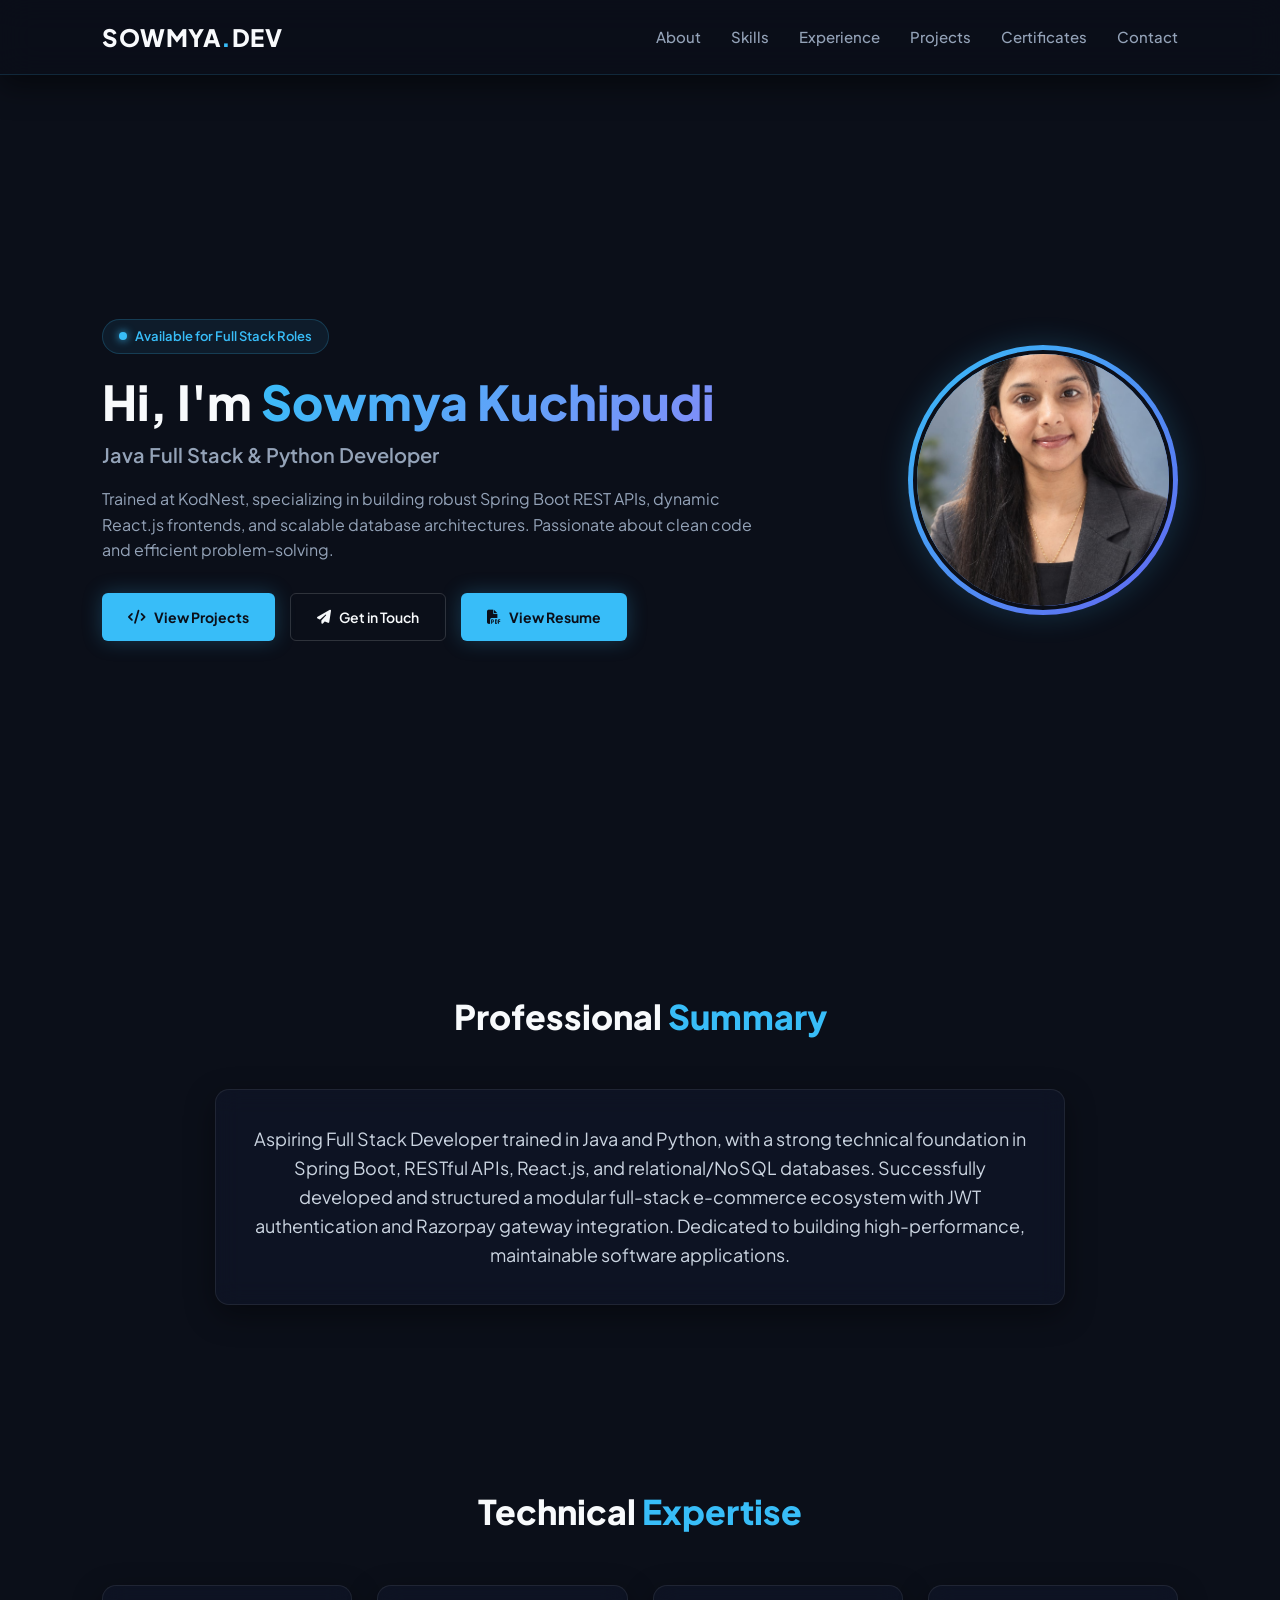
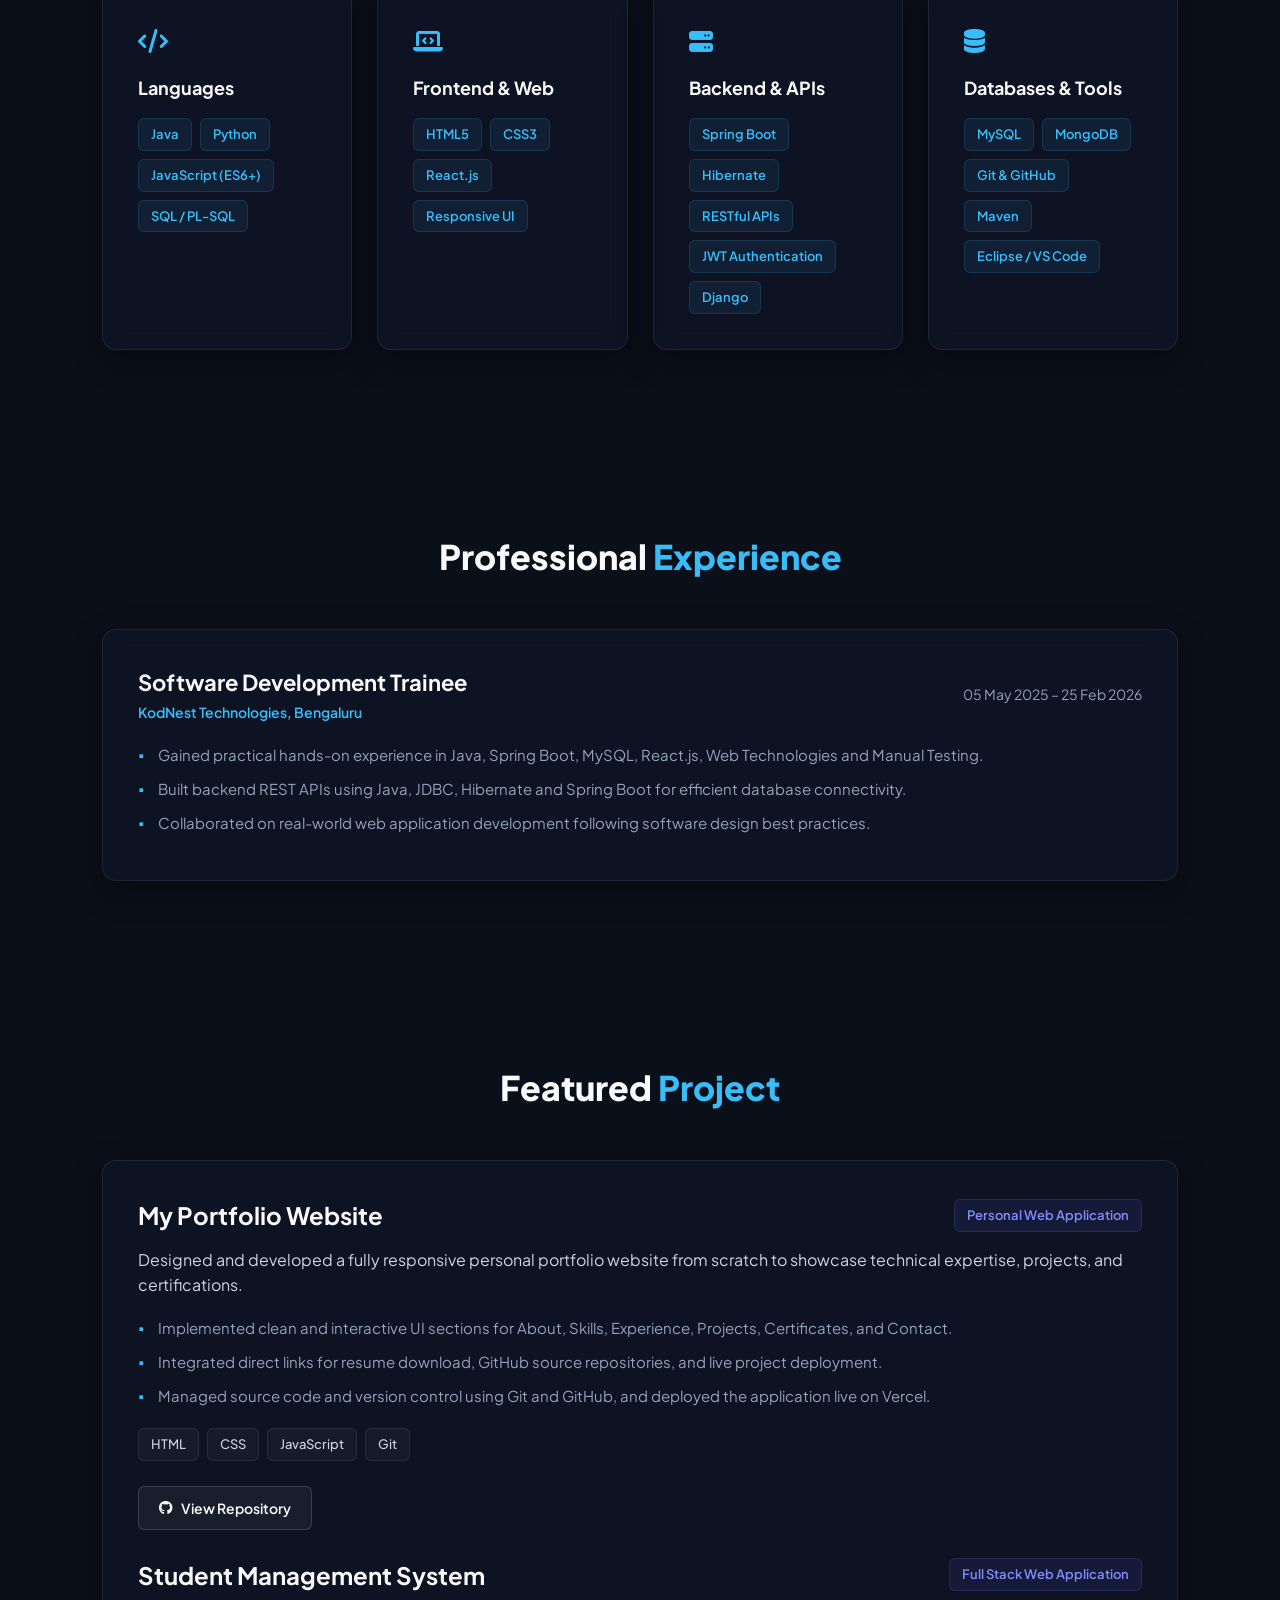
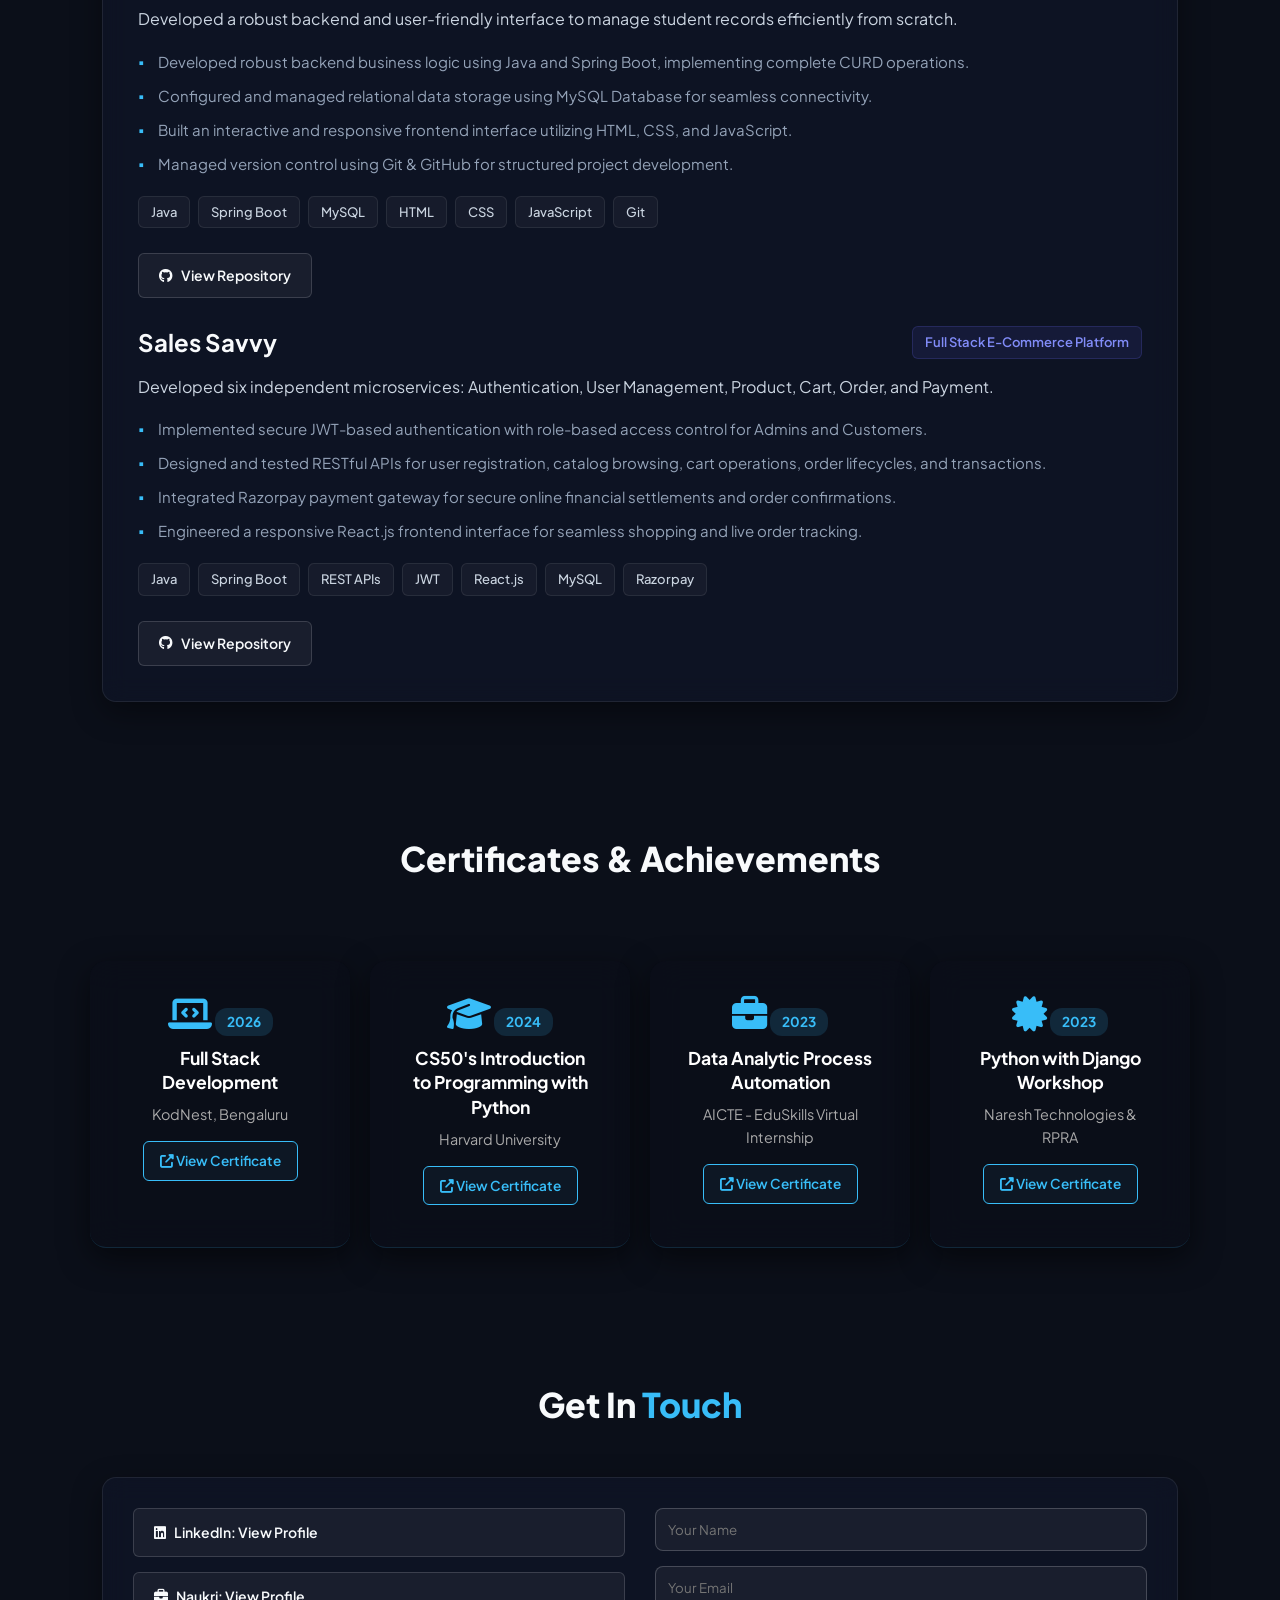
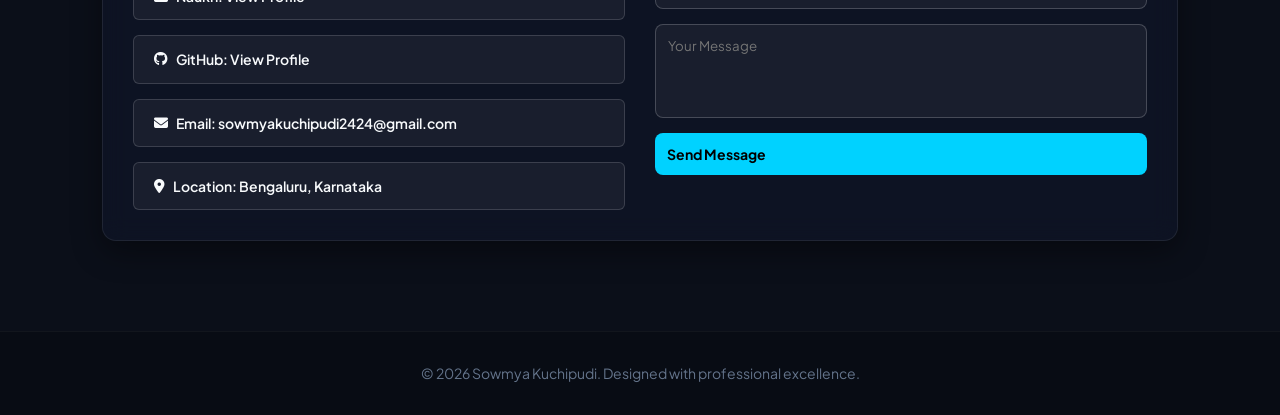
==== index.html @ abfcccf6 "Refactor form element names in index.html" ====
<!DOCTYPE html>
<html lang="en">
<head>
    <meta charset="UTF-8">
    <meta name="viewport" content="width=device-width, initial-scale=1.0">
    <title>Sowmya Kuchipudi | Full Stack Developer</title>
    <link rel="stylesheet" href="style.css">
    <link rel="stylesheet" href="https://cdnjs.cloudflare.com/ajax/libs/font-awesome/6.4.0/css/all.min.css">
    <link href="https://fonts.googleapis.com/css2?family=Plus+Jakarta+Sans:wght@300;400;500;600;700;800&display=swap" rel="stylesheet">
</head>
<body>

    <!-- Professional Navbar -->
    <nav class="navbar">
        <div class="logo">SOWMYA<span class="dot">.</span>DEV</div>
        <ul class="nav-links">
            <li><a href="#about">About</a></li>
            <li><a href="#skills">Skills</a></li>
            <li><a href="#experience">Experience</a></li>
            <li><a href="#projects">Projects</a></li>
            <li><a href="#certificates">Certificates</a></li>
            <li><a href="#contact">Contact</a></li>
        </ul>
    </nav>

    <!-- Hero Section -->
    <header class="hero" id="home">
        <div class="hero-container">
            <div class="hero-text-content">
                <div class="status-badge">
                    <span class="status-dot"></span> Available for Full Stack Roles
                </div>
                <h1>Hi, I'm <span class="gradient-name">Sowmya Kuchipudi</span></h1>
                <p class="hero-role">Java Full Stack & Python Developer</p>
                <p class="hero-desc">
                    Trained at KodNest, specializing in building robust Spring Boot REST APIs, dynamic React.js frontends, and scalable database architectures. Passionate about clean code and efficient problem-solving.
                </p>
                <div class="hero-action-btns">
                    <a href="#projects" class="btn-primary"><i class="fas fa-code">
                    </i> View Projects</a>
                    <a href="#contact" class="btn-secondary"><i class="fas fa-paper-plane">
                    </i> Get in Touch</a>
                    <!-- Download Resume Button -->
                    <a href="resume.pdf.pdf" class="btn-primary" target="_blank"><i class="fas fa-file-pdf">
                    </i> View Resume </a>
                </div>
            </div>
            <div class="hero-profile-container">
                <div class="profile-frame">
                    <img src="profile.jpg.jpeg" alt="Sowmya Kuchipudi" onerror="this.src='https://via.placeholder.com/300x300/0f172a/38bdf8?text=SK'">
                </div>
            </div>
        </div>
    </header>

    <!-- About Section -->
    <section id="about" class="section">
        <div class="section-container">
            <h2 class="section-title">Professional <span>Summary</span></h2>
            <div class="card about-content-card">
                <p>
                    Aspiring Full Stack Developer trained in Java and Python, with a strong technical foundation in Spring Boot, RESTful APIs, React.js, and relational/NoSQL databases. Successfully developed and structured a modular full-stack e-commerce ecosystem with JWT authentication and Razorpay gateway integration. Dedicated to building high-performance, maintainable software applications.
                </p>
            </div>
        </div>
    </section>

    <!-- Skills Section -->
    <section id="skills" class="section">
        <div class="section-container">
            <h2 class="section-title">Technical <span>Expertise</span></h2>
            <div class="skills-grid">
                <div class="card skill-card">
                    <div class="skill-icon"><i class="fas fa-code"></i></div>
                    <h3>Languages</h3>
                    <div class="tags-flex">
                        <span>Java</span><span>Python</span><span>JavaScript (ES6+)</span><span>SQL / PL-SQL</span>
                    </div>
                </div>
                <div class="card skill-card">
                    <div class="skill-icon"><i class="fas fa-laptop-code"></i></div>
                    <h3>Frontend & Web</h3>
                    <div class="tags-flex">
                        <span>HTML5</span><span>CSS3</span><span>React.js</span><span>Responsive UI</span>
                    </div>
                </div>
                <div class="card skill-card">
                    <div class="skill-icon"><i class="fas fa-server"></i></div>
                    <h3>Backend & APIs</h3>
                    <div class="tags-flex">
                        <span>Spring Boot</span><span>Hibernate</span><span>RESTful APIs</span><span>JWT Authentication</span><span>Django</span>
                    </div>
                </div>
                <div class="card skill-card">
                    <div class="skill-icon"><i class="fas fa-database"></i></div>
                    <h3>Databases & Tools</h3>
                    <div class="tags-flex">
                        <span>MySQL</span><span>MongoDB</span><span>Git & GitHub</span><span>Maven</span><span>Eclipse / VS Code</span>
                    </div>
                </div>
            </div>
        </div>
    </section>

    <!-- Experience Section -->
    <section id="experience" class="section">
        <div class="section-container">
            <h2 class="section-title">Professional <span>Experience</span></h2>
            <div class="card experience-card">
                <div class="exp-header">
                    <div>
                        <h3>Software Development Trainee</h3>
                        <p class="company-sub">KodNest Technologies, Bengaluru</p>
                    </div>
                    <span class="exp-duration">05 May 2025 – 25 Feb 2026</span>
                </div>
                <ul class="bullet-list">
                    <li>Gained practical hands-on experience in Java, Spring Boot, MySQL, React.js, Web Technologies and Manual Testing.</li>
                    <li>Built backend REST APIs using Java, JDBC, Hibernate and Spring Boot for efficient database connectivity.</li>
                    <li>Collaborated on real-world web application development following software design best practices.</li>
                </ul>
            </div>
        </div>
    </section>

    <!-- Projects Section -->
    <section id="projects" class="section">
        <div class="section-container">
            <h2 class="section-title">Featured <span>Project</span></h2>
            <div class="card project-main-card">
                
                <!-- Project 1: My Portfolio Website -->
                <div class="project-top-row">
                    <h3>My Portfolio Website</h3>
                    <span class="project-tag">Personal Web Application</span>
                </div>
                <p class="project-summary">Designed and developed a fully responsive personal portfolio website from scratch to showcase technical expertise, projects, and certifications.</p>
                <ul class="bullet-list">
                    <li>Implemented clean and interactive UI sections for About, Skills, Experience, Projects, Certificates, and Contact.</li>
                    <li>Integrated direct links for resume download, GitHub source repositories, and live project deployment. </li>
                    <li>Managed source code and version control using Git and GitHub, and deployed the application live on Vercel.</li>
                </ul>
                <div class="project-tech-stack">
                    <span>HTML</span><span>CSS</span><span>JavaScript</span><span>Git</span>
                </div>
                <div class="project-links" style="margin-top: 25px;">
                        <a href="https://github.com/sowmyakuchipudi/my-portfolio" target="_blank" class="btn-github"><i class="fab fa-github"></i> View Repository</a>
                </div><br>
                
                <!-- Project 2: Student Management System -->
                 <div class="project-top-row">
                    <h3>Student Management System</h3>
                    <span class="project-tag">Full Stack Web Application</span>
                </div>
                <p class="project-summary">Developed a robust backend and user-friendly interface to manage student records efficiently from scratch.</p>
                <ul class="bullet-list">
                    <li>Developed robust backend business logic using Java and Spring Boot, implementing complete CURD operations.</li>
                    <li>Configured and managed relational data storage using MySQL Database for seamless connectivity.</li>
                    <li>Built an interactive and responsive frontend interface utilizing HTML, CSS, and JavaScript.</li>
                    <li>Managed version control using Git & GitHub for structured project development.</li>
                </ul>
                <div class="project-tech-stack">
                    <span>Java</span><span>Spring Boot</span><span>MySQL</span><span>HTML</span><span>CSS</span><span>JavaScript</span><span>Git</span>
                </div>
                <div class="project-links" style="margin-top: 25px;">
                    <a href="https://github.com/sowmyakuchipudi/StudentManagementSystem" target="_blank" class="btn-github"><i class="fab fa-github"></i> View Repository</a>
                </div><br>
                
                <!-- Project 3: Sales Savvy -->
                <div class="project-top-row">
                    <h3>Sales Savvy</h3>
                    <span class="project-tag">Full Stack E-Commerce Platform</span>
                </div>
                <p class="project-summary">Developed six independent microservices: Authentication, User Management, Product, Cart, Order, and Payment.</p>
                <ul class="bullet-list">
                    <li>Implemented secure JWT-based authentication with role-based access control for Admins and Customers.</li>
                    <li>Designed and tested RESTful APIs for user registration, catalog browsing, cart operations, order lifecycles, and transactions.</li>
                    <li>Integrated Razorpay payment gateway for secure online financial settlements and order confirmations.</li>
                    <li>Engineered a responsive React.js frontend interface for seamless shopping and live order tracking.</li>
                </ul>
                <div class="project-tech-stack">
                    <span>Java</span><span>Spring Boot</span><span>REST APIs</span><span>JWT</span><span>React.js</span><span>MySQL</span><span>Razorpay</span>
                </div>
                <!-- GitHub Repository Link Button -->
                <div class="project-links" style="margin-top: 25px;">
                    <a href="https://github.com/sowmyakuchipudi" target="_blank" class="btn-github"><i class="fab fa-github"></i> View Repository</a>
                </div>
            </div>
        </div>
    </section>
    <!-- Certificates Section -->
    <section id="certificates" class="certificates-section">
    <div class="container">
        <h2 class="section-title">Certificates & Achievements</h2>
        <div class="certificates-grid">

            <!-- 1. 2026: KodNest Full Stack -->
            <div class="cert-card">
                <i class="fas fa-laptop-code cert-icon"></i>
                <span class="cert-year">2026</span>
                <h3>Full Stack Development</h3>
                <p>KodNest, Bengaluru</p>
                <a href="Kodnest_certificate.jpg.jpeg" class="btn-outline-gold" target="_blank">
                    <i class="fas fa-external-link-alt"></i> View Certificate
                </a>
            </div>

            <!-- 2. 2024: Harvard CS50 -->
            <div class="cert-card">
                <i class="fas fa-graduation-cap cert-icon"></i>
                <span class="cert-year">2024</span>
                <h3>CS50's Introduction to Programming with Python</h3>
                <p>Harvard University</p>
                <a href="Haravad_certificate.jpg.jpeg" class="btn-outline-gold" target="_blank">
                    <i class="fas fa-external-link-alt"></i> View Certificate
                </a>
            </div>

            <!-- 3. 2023: EduSkills Internship -->
            <div class="cert-card">
                <i class="fas fa-briefcase cert-icon"></i>
                <span class="cert-year">2023</span>
                <h3>Data Analytic Process Automation</h3>
                <p>AICTE - EduSkills Virtual Internship</p>
                <a href="DataAnalytic_certificate.jpg.jpeg" class="btn-outline-gold" target="_blank">
                    <i class="fas fa-external-link-alt"></i> View Certificate
                </a>
            </div>

            <!-- 4. 2023: Python with Django Workshop -->
            <div class="cert-card">
                <i class="fas fa-certificate cert-icon"></i>
                <span class="cert-year">2023</span>
                <h3>Python with Django Workshop</h3>
                <p>Naresh Technologies & RPRA</p>
                <a href="PythonDjango_certificate.jpg.jpeg" class="btn-outline-gold" target="_blank">
                    <i class="fas fa-external-link-alt"></i> View Certificate
                </a>
            </div>

        </div>
    </div>
    </section>
    <!-- Contact Section -->
    <section id="contact" class="section">
    <div class="section-container">
        <h2 class="section-title">Get In <span>Touch</span></h2>
        <div class="card project-main-card" style="padding: 30px;">
            <div style="display: grid; grid-template-columns: 1fr 1fr; gap: 30px;">
                <!-- Left Side Links -->
                <div style="display: flex; flex-direction: column; gap: 15px; justify-content: center;">
                    <a href="https://linkedin.com" target="_blank" class="btn-github" style="text-align: left; padding: 12px 20px;"><i class="fab fa-linkedin"></i> LinkedIn: View Profile</a>
                    <a href="https://naukri.com" target="_blank" class="btn-github" style="text-align: left; padding: 12px 20px;"><i class="fas fa-briefcase"></i> Naukri: View Profile</a>
                    <a href="https://github.com/sowmyakuchipudi" target="_blank" class="btn-github" style="text-align: left; padding: 12px 20px;"><i class="fab fa-github"></i> GitHub: View Profile</a>
                    <a href="mailto:sowmyakuchipudi2424@gmail.com" class="btn-github" style="text-align: left; padding: 12px 20px;"><i class="fas fa-envelope"></i> Email: sowmyakuchipudi2424@gmail.com</a>
                    <a class="btn-github" style="text-align: left; padding: 12px 20px;"><i class="fas fa-map-marker-alt"></i> Location: Bengaluru, Karnataka</a>
                </div>
                <!-- Right Side Form -->
                <form id="portfolioForm" action="https://formspree.io/f/mvkkbvod" method="POST" style="display: flex; flex-direction: column; gap: 15px;">
                    <input type="text" name="name" placeholder="Your Name" style="width: 100%; padding: 12px; background: rgba(255,255,255,0.05); border: 1px solid rgba(255,255,255,0.2); border-radius: 8px; color: #fff;">
                    <input type="email" name="email" placeholder="Your Email" style="width: 100%; padding: 12px; background: rgba(255,255,255,0.05) !important; border: 1px solid rgba(255,255,255,0.2); border-radius: 8px; color: #fff;">
                    <textarea name="message" placeholder="Your Message" rows="4" style="width: 100%; padding: 12px; background: rgba(255,255,255,0.05); border: 1px solid rgba(255,255,255,0.2); border-radius: 8px; color: #fff; resize: none;"></textarea>
                    <button class="btn-github" style="background: #00d2ff; color: #000; font-weight: bold; border: none; cursor: pointer; padding: 12px; border-radius: 8px;">Send Message</button>
                </form>
            </div>
        </div>
    </div>
</section>
    <!-- Footer -->
    <footer>
        <p>&copy; 2026 Sowmya Kuchipudi. Designed with professional excellence.</p>
    </footer>

</body>
</html>
---- style.css ----
* {
    margin: 0;
    padding: 0;
    box-sizing: border-box;
    font-family: 'Plus Jakarta Sans', sans-serif;
    scroll-behavior: smooth;
}

body {
    background-color: #0b0f19;
    color: #cbd5e1;
    line-height: 1.6;
    overflow-x: hidden;
}

/* Enhanced Glass Blur Navbar */
.navbar {
    position: fixed;
    top: 0;
    width: 100%;
    display: flex;
    justify-content: space-between;
    align-items: center;
    padding: 18px 8%;
    background: rgba(11, 15, 25, 0.65);
    backdrop-filter: blur(16px);
    -webkit-backdrop-filter: blur(16px);
    border-bottom: 1px solid rgba(56, 189, 248, 0.15);
    box-shadow: 0 10px 30px rgba(0, 0, 0, 0.5);
    z-index: 1000;
    transition: all 0.3s ease;
}

.nav-links a {
    color: #94a3b8;
    text-decoration: none;
    font-weight: 500;
    font-size: 15px;
    transition: 0.3s ease;
    position: relative;
}

.nav-links a:hover {
    color: #38bdf8;
    text-shadow: 0 0 12px rgba(56, 189, 248, 0.5);
}

.logo {
    font-size: 24px;
    font-weight: 800;
    color: #f8fafc;
    letter-spacing: 0.5px;
}

.logo .dot {
    color: #38bdf8;
}

.nav-links {
    display: flex;
    list-style: none;
    gap: 30px;
}

.nav-links a {
    color: #94a3b8;
    text-decoration: none;
    font-weight: 500;
    font-size: 15px;
    transition: 0.25s ease;
}

.nav-links a:hover {
    color: #38bdf8;
}

/* Hero Section */
.hero {
    min-height: 100vh;
    display: flex;
    align-items: center;
    padding: 120px 8% 60px;
}

.hero-container {
    display: flex;
    justify-content: space-between;
    align-items: center;
    width: 100%;
    gap: 50px;
    flex-wrap: wrap;
}

.hero-text-content {
    flex: 1;
    min-width: 320px;
}

.status-badge {
    display: inline-flex;
    align-items: center;
    gap: 8px;
    background: rgba(56, 189, 248, 0.08);
    border: 1px solid rgba(56, 189, 248, 0.2);
    color: #38bdf8;
    padding: 6px 16px;
    border-radius: 50px;
    font-size: 13px;
    font-weight: 600;
    margin-bottom: 20px;
}

.status-dot {
    width: 8px;
    height: 8px;
    background-color: #38bdf8;
    border-radius: 50%;
    box-shadow: 0 0 8px #38bdf8;
}

.hero-text-content h1 {
    font-size: 48px;
    font-weight: 800;
    color: #f8fafc;
    line-height: 1.15;
    margin-bottom: 10px;
}

.gradient-name {
    background: linear-gradient(135deg, #38bdf8 0%, #818cf8 100%);
    -webkit-background-clip: text;
    -webkit-text-fill-color: transparent;
}

.hero-role {
    font-size: 20px;
    color: #94a3b8;
    font-weight: 600;
    margin-bottom: 15px;
}

.hero-desc {
    font-size: 16px;
    color: #94a3b8;
    margin-bottom: 30px;
    max-width: 650px;
}

.hero-action-btns {
    display: flex;
    gap: 15px;
    flex-wrap: wrap;
}

/* Profile Frame */
.hero-profile-container {
    display: flex;
    justify-content: center;
    align-items: center;
}

.profile-frame {
    width: 270px;
    height: 270px;
    border-radius: 50%;
    padding: 5px;
    background: linear-gradient(135deg, #38bdf8, #6366f1);
    box-shadow: 0 0 30px rgba(56, 189, 248, 0.2);
    transition: transform 0.4s ease-in-out, box-shadow 0.4s ease-in-out;
}

.profile-frame img {
    width: 100%;
    height: 100%;
    border-radius: 50%;
    object-fit: cover;
    border: 4px solid #0b0f19;
}
.hero-img-container {
    transition: transform 0.4s ease-in-out;
}
.hero-img-container:hover {
    transform: scale(1.05);
    box-shadow: 0 0 45px rgba(56, 189, 248, 0.5);
}
.profile-frame:hover {
    transform: scale(1.05);
    box-shadow: 0 0 45px rgba(56, 189, 248, 0.5);
}

/* Buttons */
.btn-primary {
    padding: 12px 26px;
    background: #38bdf8;
    color: #0b0f19;
    font-weight: 700;
    font-size: 14px;
    border-radius: 6px;
    text-decoration: none;
    transition: 0.25s ease;
    box-shadow: 0 0 20px rgba(56, 189, 248, 0.25);
    display: inline-flex;
    align-items: center;
    gap: 8px;
}

.btn-primary:hover {
    background: #0ea5e9;
    transform: translateY(-2px);
}

.btn-secondary {
    padding: 12px 26px;
    background: transparent;
    border: 1px solid rgba(255, 255, 255, 0.15);
    color: #f8fafc;
    font-weight: 600;
    font-size: 14px;
    border-radius: 6px;
    text-decoration: none;
    transition: 0.25s ease;
    display: inline-flex;
    align-items: center;
    gap: 8px;
}

.btn-secondary:hover {
    border-color: #38bdf8;
    color: #38bdf8;
}

.btn-outline-gold {
    padding: 12px 26px;
    background: rgba(56, 189, 248, 0.05);
    border: 1px solid rgba(56, 189, 248, 0.3);
    color: #38bdf8;
    font-weight: 600;
    font-size: 14px;
    border-radius: 6px;
    text-decoration: none;
    transition: 0.25s ease;
    display: inline-flex;
    align-items: center;
    gap: 8px;
}

.btn-outline-gold:hover {
    background: rgba(56, 189, 248, 0.15);
    border-color: #38bdf8;
}

.btn-github {
    display: inline-flex;
    align-items: center;
    gap: 8px;
    padding: 10px 20px;
    background: rgba(255, 255, 255, 0.05);
    border: 1px solid rgba(255, 255, 255, 0.15);
    color: #f8fafc;
    font-weight: 600;
    font-size: 14px;
    border-radius: 6px;
    text-decoration: none;
    transition: 0.25s ease;
}

.btn-github:hover {
    background: rgba(255, 255, 255, 0.12);
    border-color: #38bdf8;
    color: #38bdf8;
}

/* Sections */
.section {
    padding: 90px 8%;
}

.section-title {
    font-size: 34px;
    font-weight: 800;
    color: #f8fafc;
    margin-bottom: 45px;
    text-align: center;
}

.section-title span {
    color: #38bdf8;
}

/* Enhanced Glass Blur Card Effect */
.card {
    background: rgba(15, 23, 42, 0.6);
    backdrop-filter: blur(12px);
    -webkit-backdrop-filter: blur(12px);
    border: 1px solid rgba(255, 255, 255, 0.08);
    border-radius: 14px;
    padding: 35px;
    box-shadow: 0 10px 30px rgba(0, 0, 0, 0.4);
    transition: all 0.4s cubic-bezier(0.16, 1, 0.3, 1);
}

.card:hover {
    background: rgba(30, 41, 59, 0.8);
    backdrop-filter: blur(20px);
    -webkit-backdrop-filter: blur(20px);
    border-color: rgba(56, 189, 248, 0.6);
    box-shadow: 0 0 40px rgba(56, 189, 248, 0.35), inset 0 0 20px rgba(56, 189, 248, 0.1);
    transform: translateY(-6px);
}
.about-content-card {
    max-width: 850px;
    margin: 0 auto;
    text-align: center;
    font-size: 18px;
    color: #cbd5e1;
}

/* Skills */
.skills-grid {
    display: grid;
    grid-template-columns: repeat(auto-fit, minmax(240px, 1fr));
    gap: 25px;
}

.skill-card .skill-icon {
    font-size: 24px;
    color: #38bdf8;
    margin-bottom: 15px;
}

.skill-card h3 {
    color: #f8fafc;
    font-size: 18px;
    margin-bottom: 15px;
}

.tags-flex {
    display: flex;
    flex-wrap: wrap;
    gap: 8px;
}

.tags-flex span {
    background: rgba(56, 189, 248, 0.08);
    color: #38bdf8;
    padding: 5px 12px;
    border-radius: 6px;
    font-size: 13px;
    font-weight: 600;
    border: 1px solid rgba(56, 189, 248, 0.15);
}

/* Experience */
.experience-card .exp-header {
    display: flex;
    justify-content: space-between;
    align-items: center;
    flex-wrap: wrap;
    margin-bottom: 20px;
}

.experience-card h3 {
    font-size: 22px;
    color: #f8fafc;
}

.company-sub {
    color: #38bdf8;
    font-weight: 600;
    font-size: 14px;
}

.exp-duration {
    color: #94a3b8;
    font-size: 14px;
}

.bullet-list {
    list-style: none;
}

.bullet-list li {
    position: relative;
    padding-left: 20px;
    color: #94a3b8;
    margin-bottom: 10px;
    font-size: 15px;
}

.bullet-list li::before {
    content: "▪";
    position: absolute;
    left: 0;
    color: #38bdf8;
}

/* Projects */
.project-top-row {
    display: flex;
    justify-content: space-between;
    align-items: center;
    flex-wrap: wrap;
    margin-bottom: 12px;
}

.project-top-row h3 {
    font-size: 24px;
    color: #f8fafc;
}

.project-tag {
    background: rgba(99, 102, 241, 0.1);
    color: #818cf8;
    padding: 5px 12px;
    border-radius: 6px;
    font-size: 13px;
    font-weight: 600;
    border: 1px solid rgba(99, 102, 241, 0.2);
}

.project-summary {
    color: #cbd5e1;
    margin-bottom: 18px;
    font-size: 16px;
}

.project-tech-stack {
    display: flex;
    flex-wrap: wrap;
    gap: 8px;
    margin-top: 20px;
}

.project-tech-stack span {
    background: rgba(255, 255, 255, 0.04);
    color: #cbd5e1;
    padding: 5px 12px;
    border-radius: 6px;
    font-size: 13px;
    font-weight: 500;
    border: 1px solid rgba(255, 255, 255, 0.08);
}
/* Certificates Section Styling */
.certificates-section {
    padding: 40px 0;
}

.certificates-grid {
    display: grid;
    grid-template-columns: repeat(auto-fit, minmax(220px, 1fr));
    gap: 20px;
    margin-top: 30px;
    max-width: 1100px;
    margin-left: auto;
    margin-right: auto;
}
/* Glassmorphism Effect for  Certificate Cards */
.cert-card {
    background: rgba(11, 15, 25, 0.65);
    backdrop-filter: blur(16px);
    -webkit-backdrop-filter: blur(16px);
    border-bottom: 1px solid rgba(56, 189, 248, 0.15);
    border-radius: 16px;
    padding: 35px;
    margin-top: 30px;
    box-shadow: 0 10px 30px rgba(0, 0, 0, 0.5);
    text-align: center;
    transition: all 0.3s ease;
}
/* Touch / Hover for glow*/
.cert-card:hover {
    transform: translateY(-5px);
    border-color: rgba(56, 189, 248, 0.6);
    box-shadow: 0 5px 15px rgba(56, 189, 248, 0.25);
    background:rgba(255, 255, 255, 0.07)
}

.cert-icon {
    font-size: 2.2rem;
    color: #38bdf8;
    margin-bottom: 12px;
}

.cert-year {
    background-color: rgba(56, 189, 248, 0.15);
    color: #38bdf8;
    padding: 3px 12px;
    border-radius: 12px;
    font-size: 0.85rem;
    font-weight: bold;
    display: inline-block;
    margin-bottom: 10px;
}

.cert-card h3 {
    font-size: 1.1rem;
    color: #fff;
    margin-bottom: 8px;
    line-height: 1.4;
}

.cert-card p {
    font-size: 0.9rem;
    color: #aaa;
    margin-bottom: 15px;
}

.btn-outline-gold {
    display: inline-block;
    padding: 8px 16px;
    border: 1px solid #38bdf8;
    border-radius: 6px;
    text-decoration: none;
    font-size: 0.85rem;
    transition: all 0.3s ease;
}

.btn-outline-gold:hover {
    background-color: #38bdf8;
    color: #000;
}

/* Contact */
.contact-grid {
    display: grid;
    grid-template-columns: 1fr 1.5fr;
    gap: 30px;
}

.contact-info-col {
    display: flex;
    flex-direction: column;
    gap: 20px;
}

.contact-info-box {
    display: flex;
    align-items: center;
    gap: 20px;
    padding: 20px 25px;
}

.contact-info-box i {
    font-size: 22px;
    color: #38bdf8;
}

.contact-info-box h4 {
    color: #f8fafc;
    font-size: 15px;
}

.contact-info-box p {
    color: #94a3b8;
    font-size: 14px;
}

.contact-form-box {
    display: flex;
    flex-direction: column;
    justify-content: center;
    min-height: 100%;
}
.form-group input, .form-group textarea {
    width: 100%;
    background: rgba(11, 15, 25, 0.8);
    border: 1px solid rgba(255, 255, 255, 0.1);
    padding: 14px;
    border-radius: 6px;
    color: #f8fafc;
    font-size: 15px;
    outline: none;
    transition: 0.25s ease;
    margin-bottom: 18px;
}

.form-group input:focus, .form-group textarea:focus {
    border-color: #38bdf8;
}

footer {
    text-align: center;
    padding: 30px;
    background: #080c14;
    color: #64748b;
    border-top: 1px solid rgba(255, 255, 255, 0.04);
    font-size: 14px;
}
footer {
    text-align: center;
    padding: 30px;
    background: #080c14;
    color: #64748b;
    border-top: 1px solid rgba(255, 255, 255, 0.04);
    font-size: 14px;
}

/* Enhanced Button Shine Effects */
.btn-primary, .btn-secondary, .btn-outline-gold, .btn-github {
    position: relative;
    overflow: hidden;
    transition: all 0.3s ease-in-out;
}

.btn-primary::after, .btn-secondary::after, .btn-outline-gold::after, .btn-github::after {
    content: '';
    position: absolute;
    top: -50%;
    left: -50%;
    width: 200%;
    height: 200%;
    background: linear-gradient(
        to right,
        rgba(255, 255, 255, 0) 0%,
        rgba(255, 255, 255, 0.2) 50%,
        rgba(255, 255, 255, 0) 100%
    );
    transform: rotate(30deg) translateX(-100%);
    transition: transform 0.6s ease-in-out;
}

.btn-primary:hover::after, .btn-secondary:hover::after, .btn-outline-gold:hover::after, .btn-github:hover::after {
    transform: rotate(30deg) translateX(100%);
}

.btn-primary:hover {
    background: #0ea5e9;
    box-shadow: 0 0 25px rgba(56, 189, 248, 0.6);
    transform: translateY(-3px);
}

.btn-secondary:hover, .btn-github:hover, .btn-outline-gold:hover {
    border-color: #38bdf8;
    color: #38bdf8;
    box-shadow: 0 0 20px rgba(56, 189, 248, 0.3);
    transform: translateY(-3px);
}
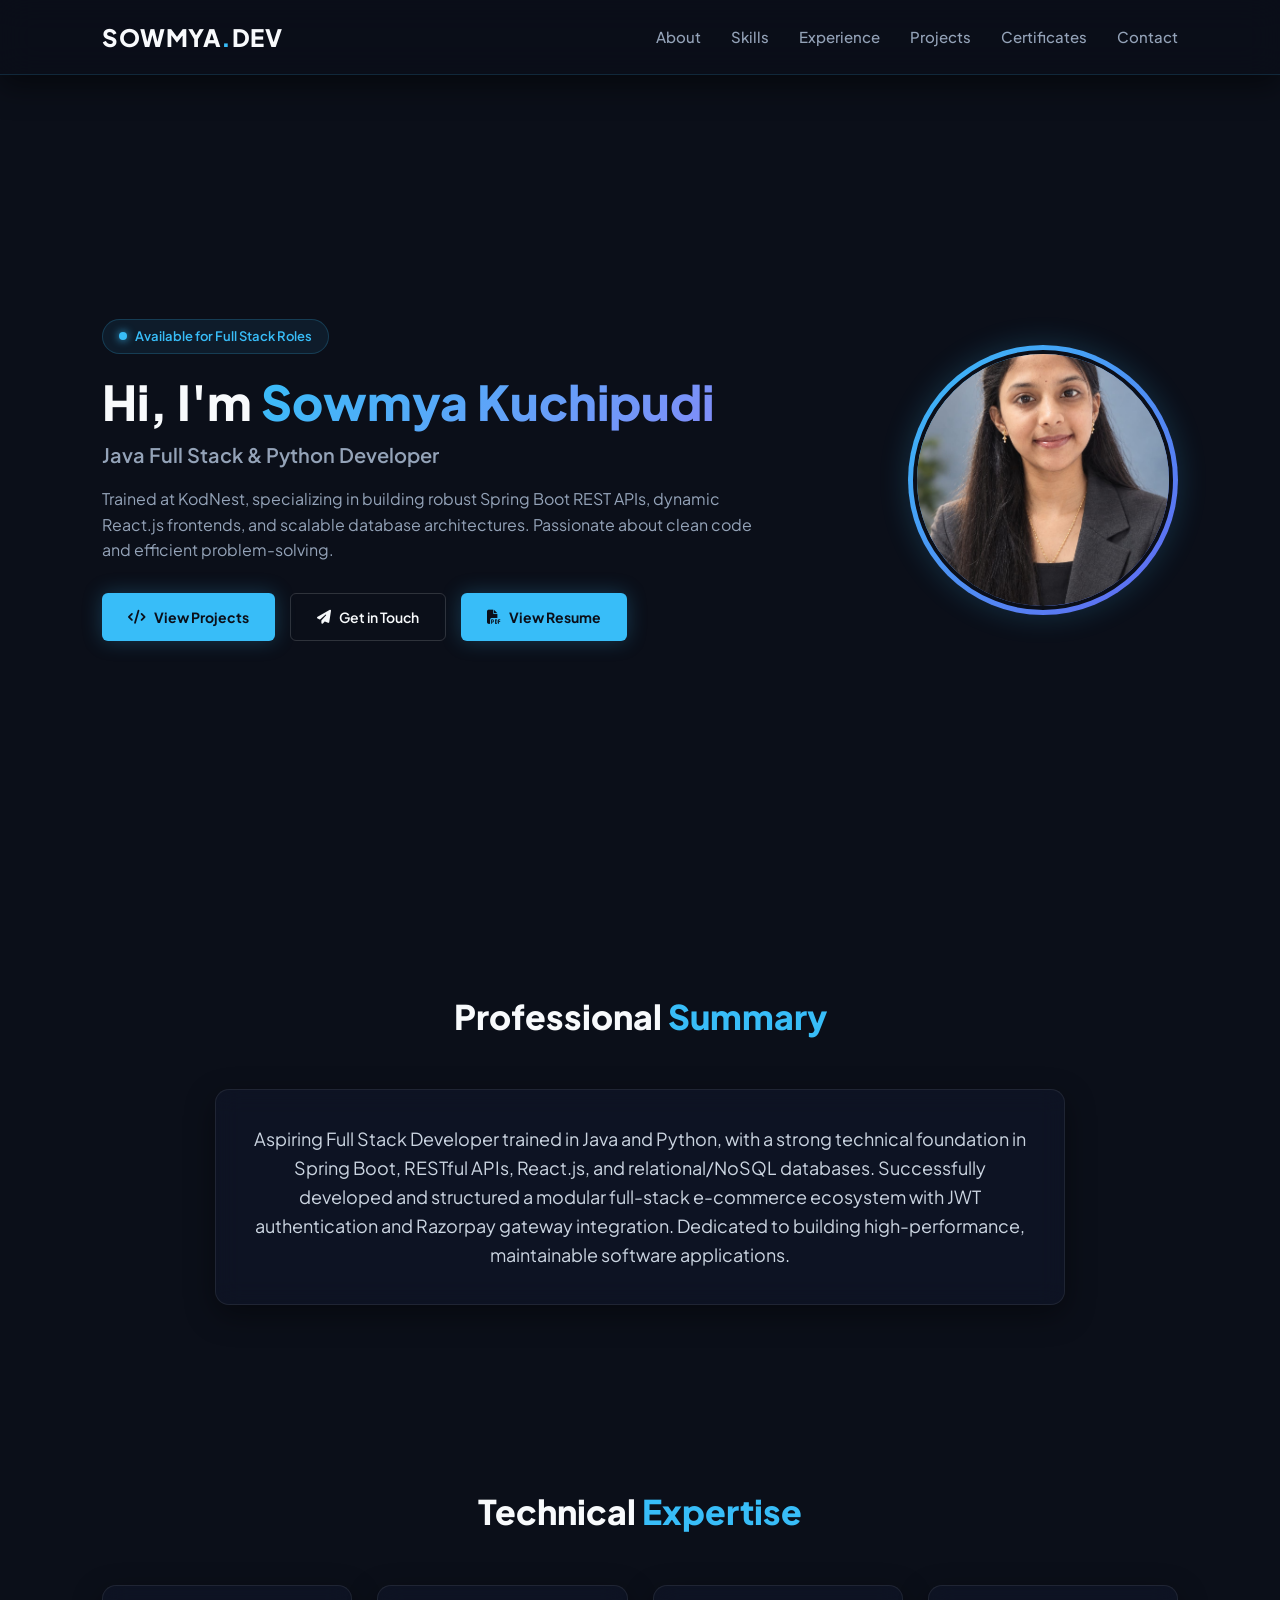
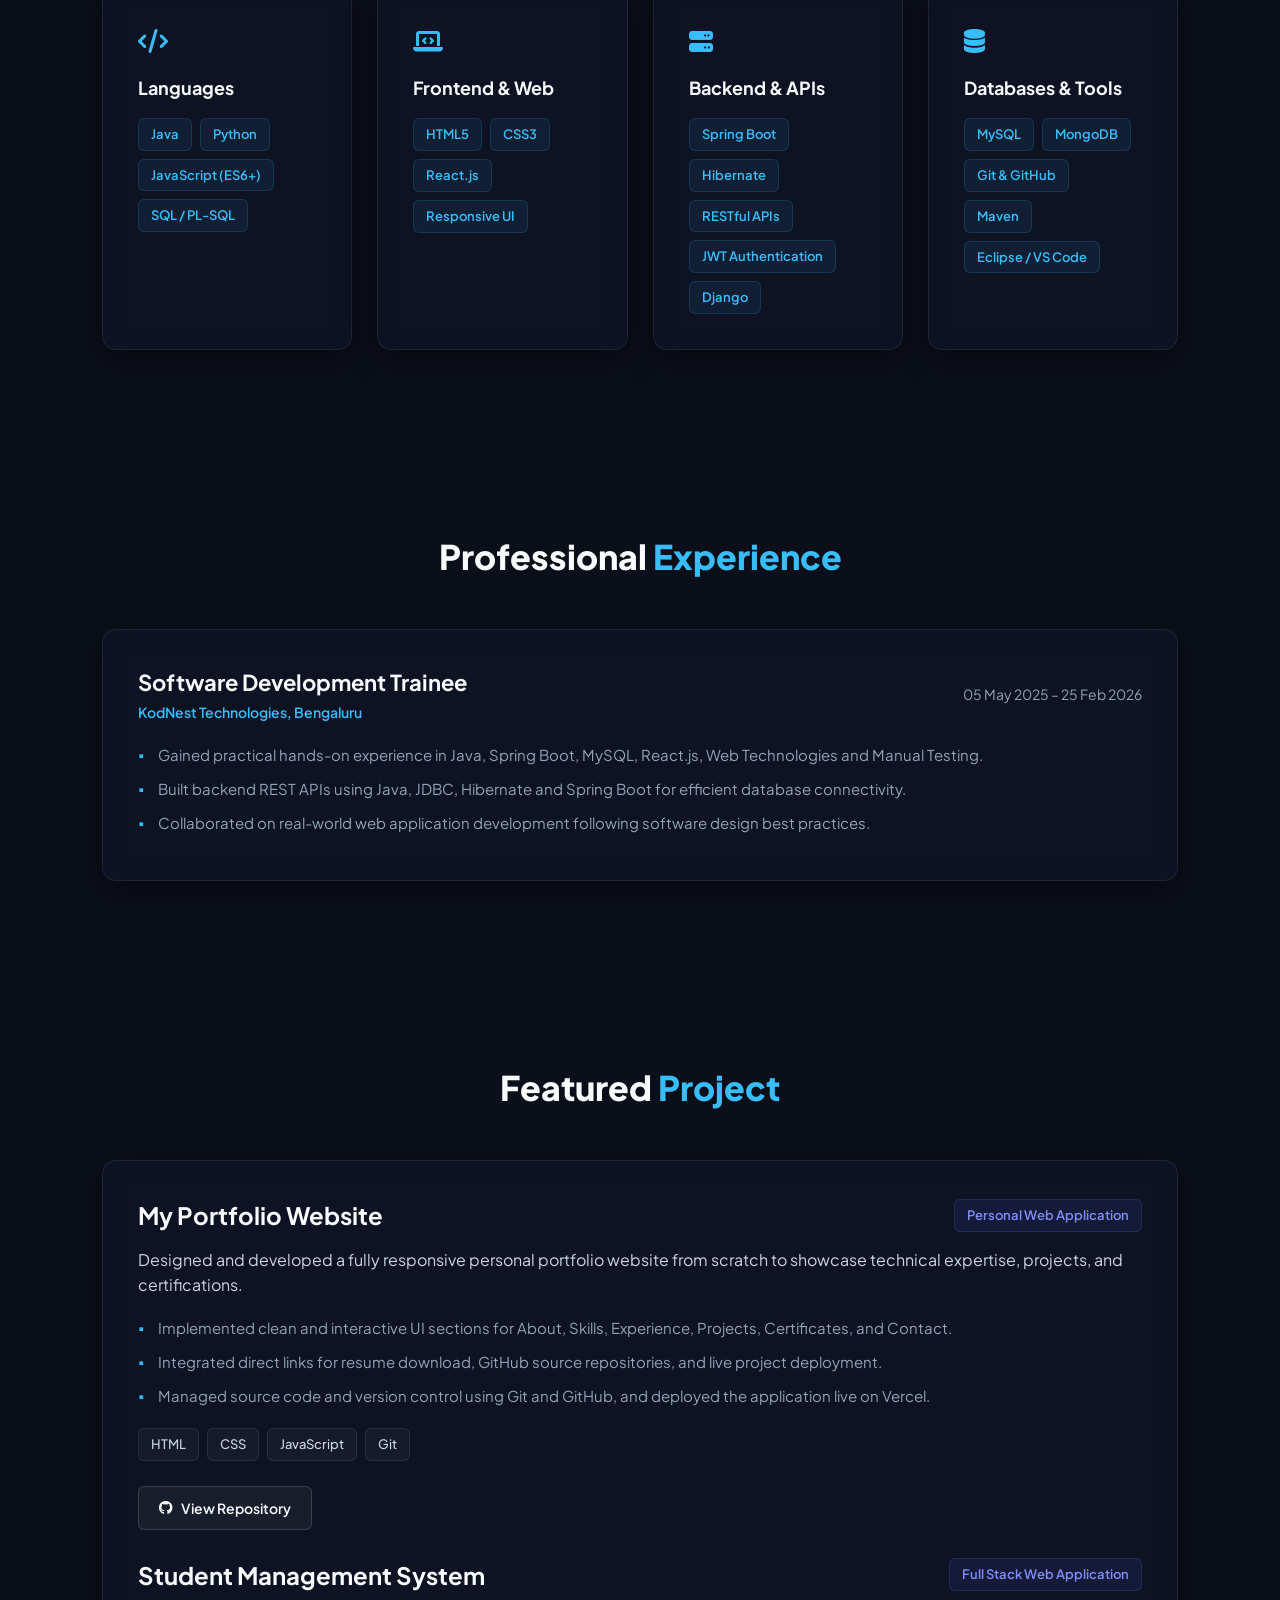
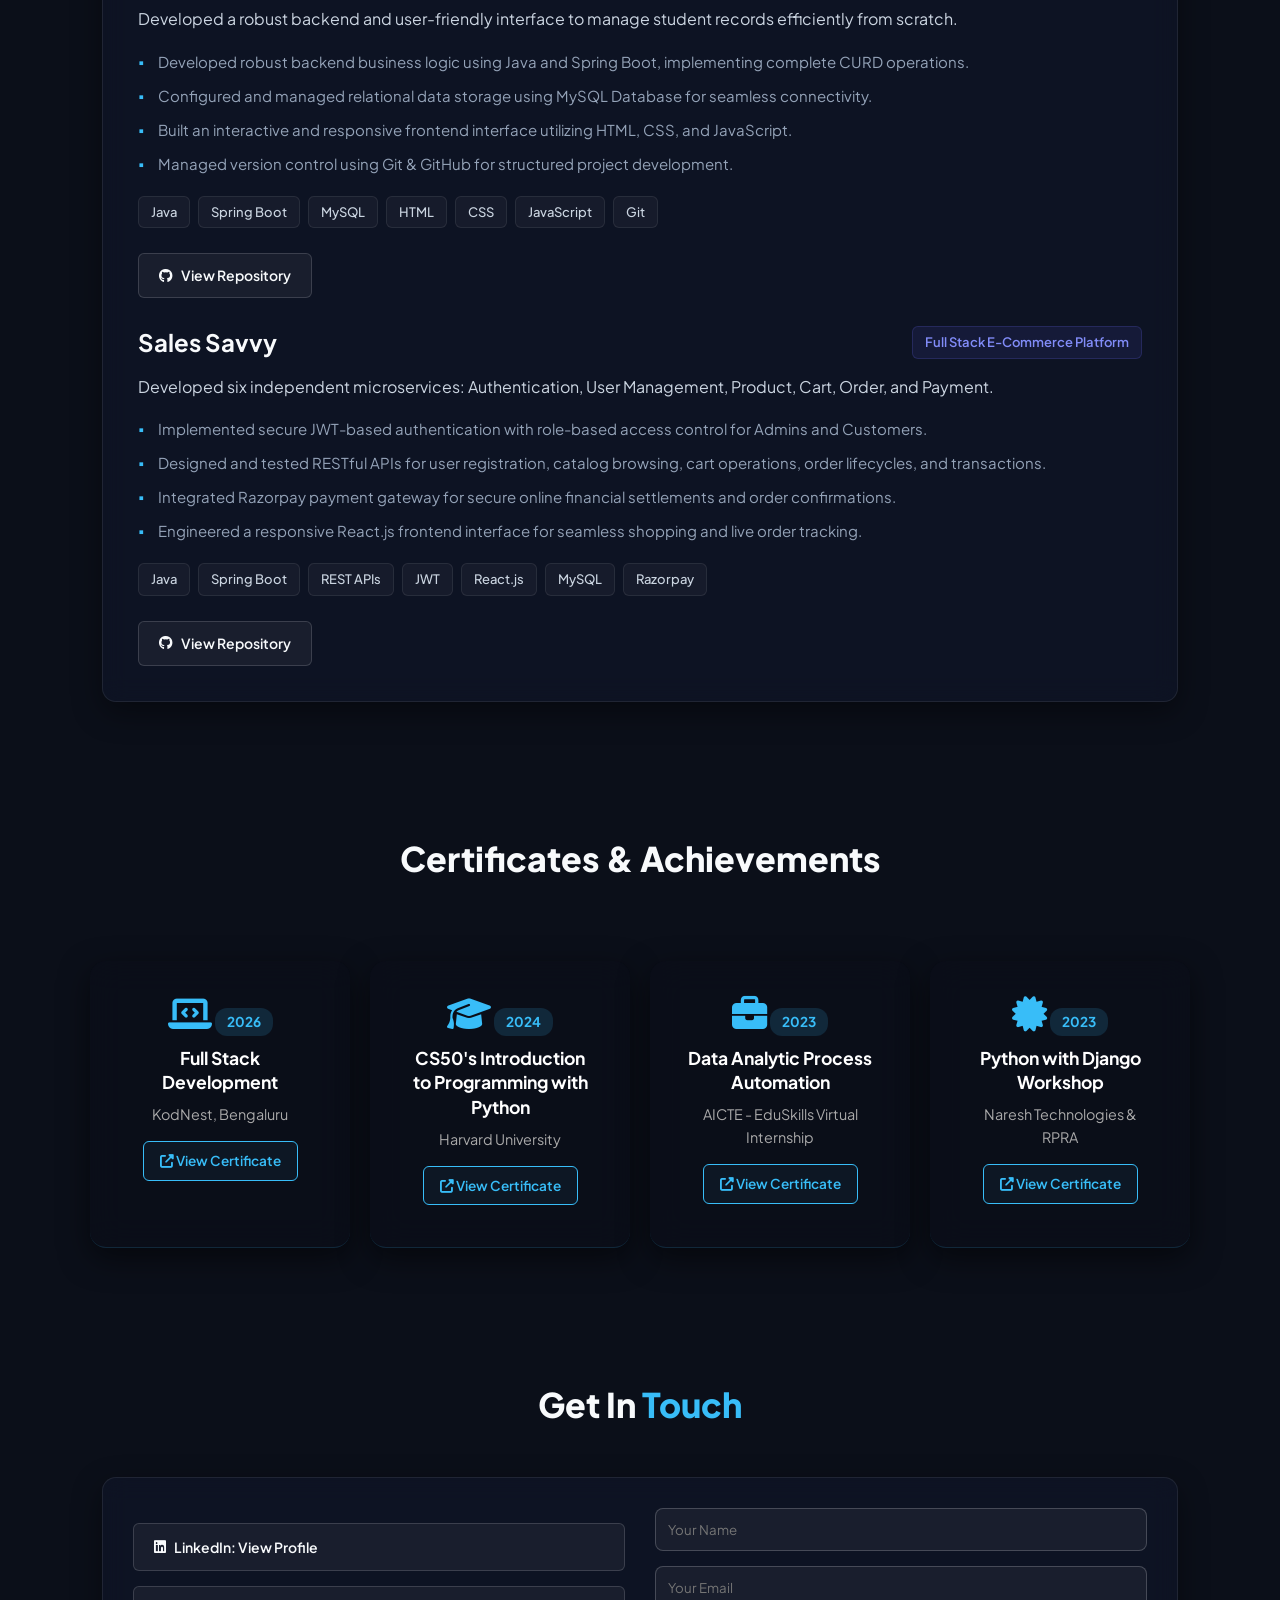
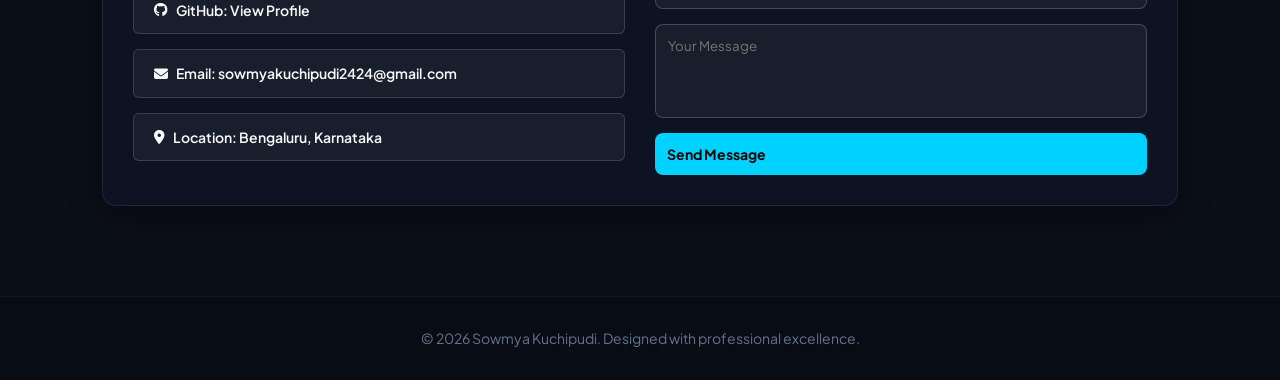
==== commit c9f4d77f: "Remove Naukri profile link from index.html Removed Naukri profile link from the left side links sect" ====
--- a/index.html
+++ b/index.html
@@ -250,7 +250,6 @@
                 <!-- Left Side Links -->
                 <div style="display: flex; flex-direction: column; gap: 15px; justify-content: center;">
                     <a href="https://linkedin.com" target="_blank" class="btn-github" style="text-align: left; padding: 12px 20px;"><i class="fab fa-linkedin"></i> LinkedIn: View Profile</a>
-                    <a href="https://naukri.com" target="_blank" class="btn-github" style="text-align: left; padding: 12px 20px;"><i class="fas fa-briefcase"></i> Naukri: View Profile</a>
                     <a href="https://github.com/sowmyakuchipudi" target="_blank" class="btn-github" style="text-align: left; padding: 12px 20px;"><i class="fab fa-github"></i> GitHub: View Profile</a>
                     <a href="mailto:sowmyakuchipudi2424@gmail.com" class="btn-github" style="text-align: left; padding: 12px 20px;"><i class="fas fa-envelope"></i> Email: sowmyakuchipudi2424@gmail.com</a>
                     <a class="btn-github" style="text-align: left; padding: 12px 20px;"><i class="fas fa-map-marker-alt"></i> Location: Bengaluru, Karnataka</a>
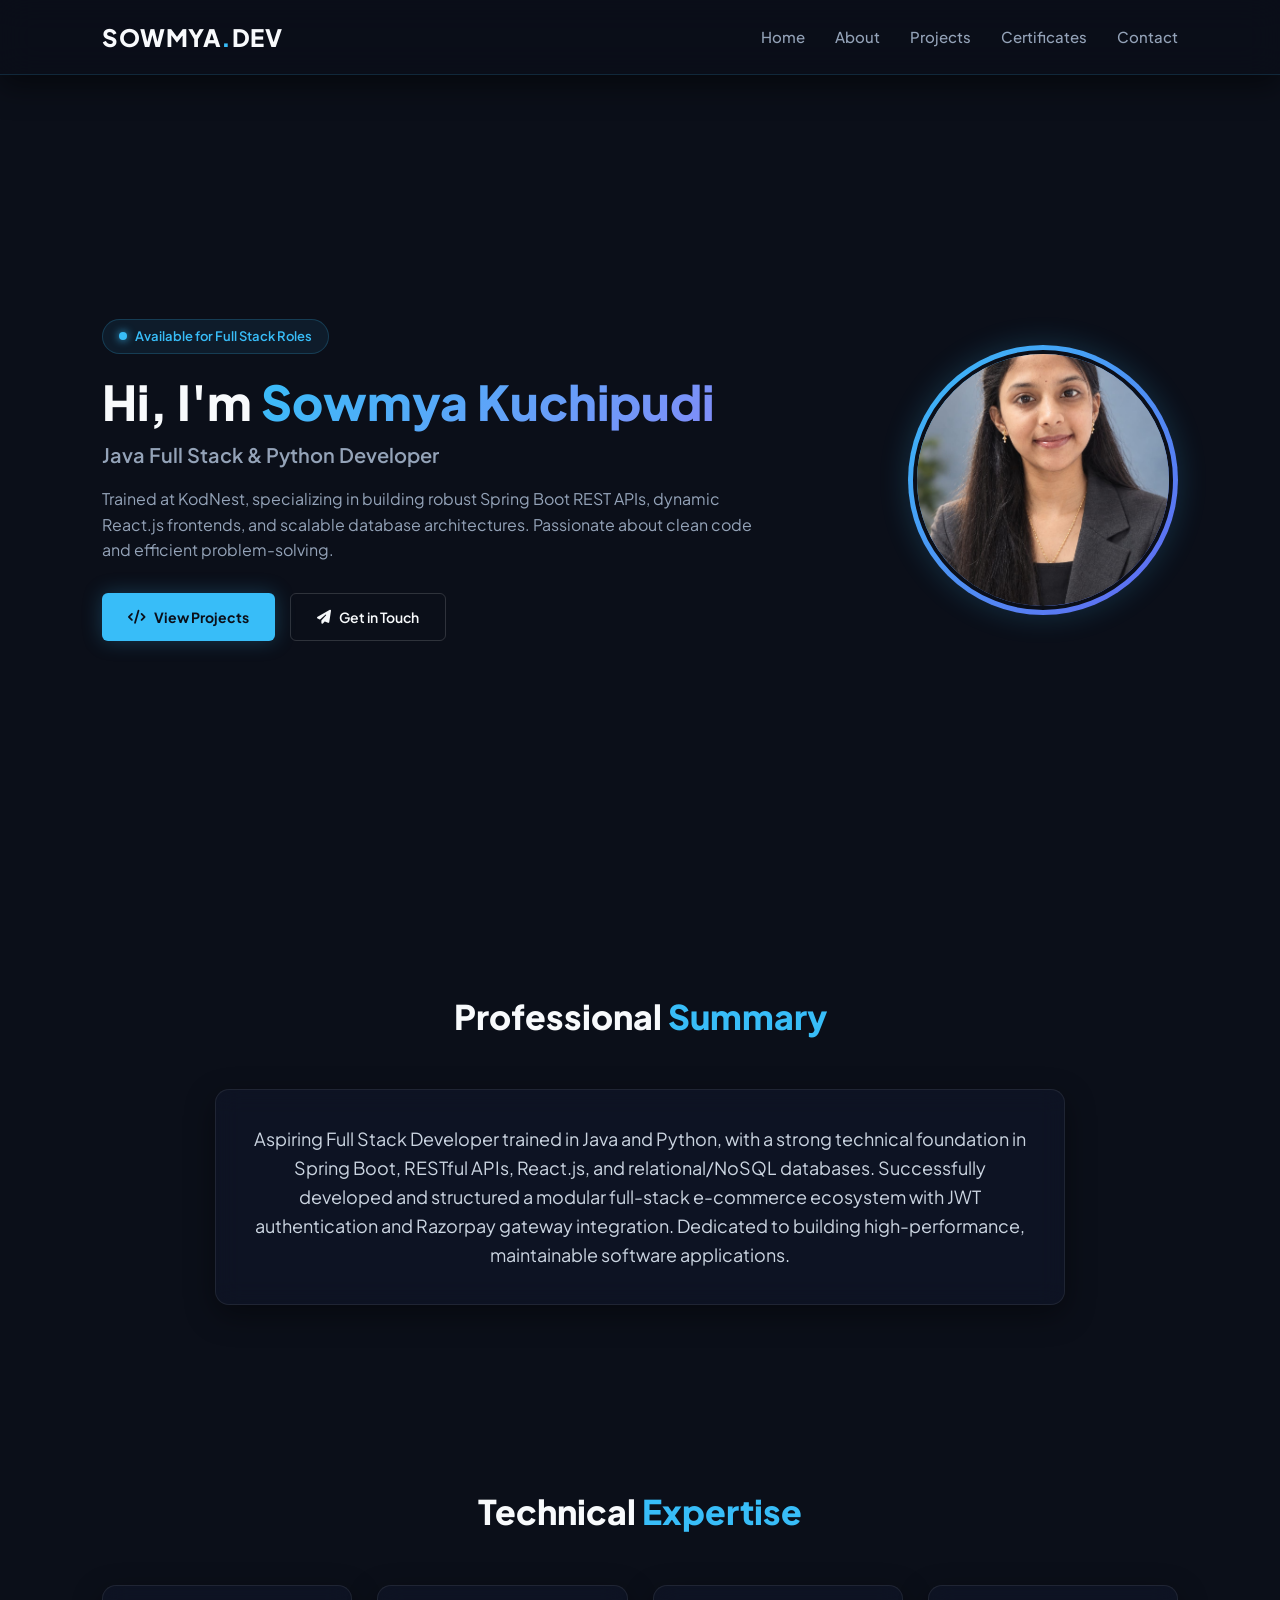
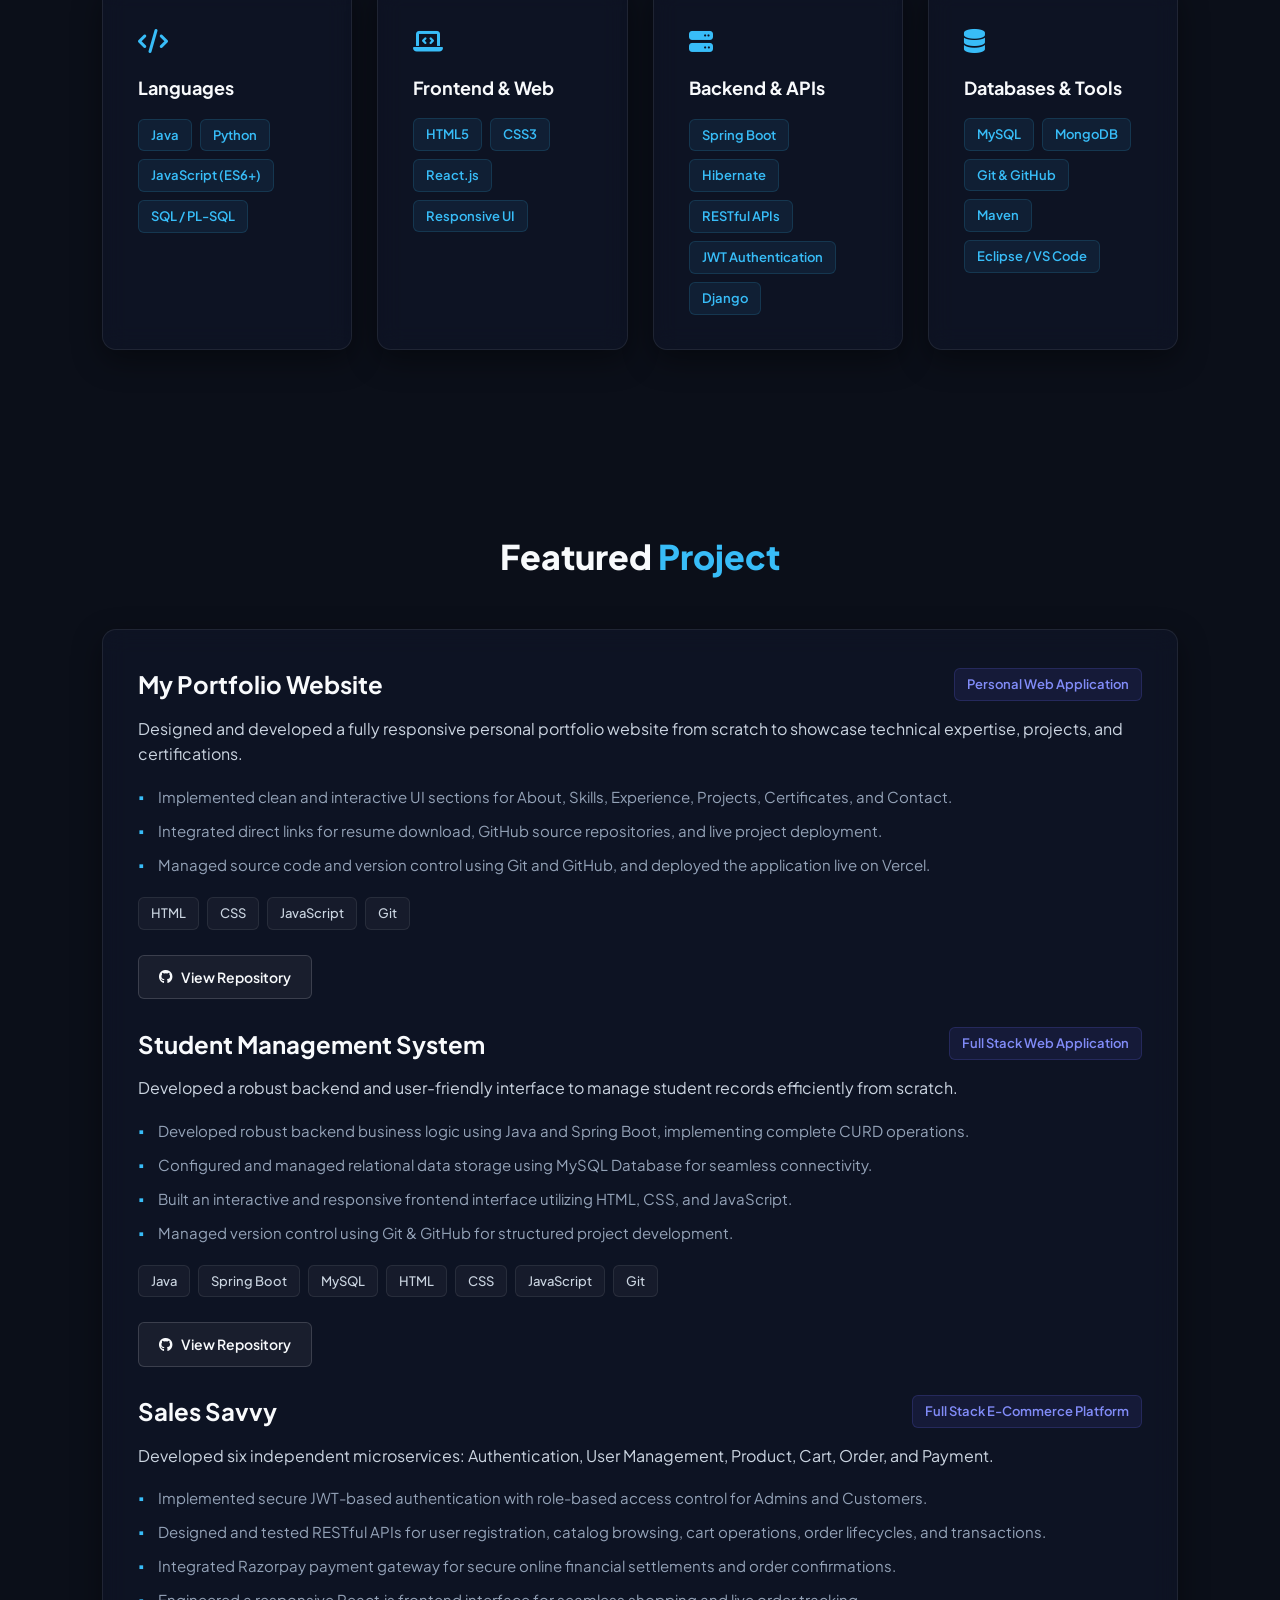
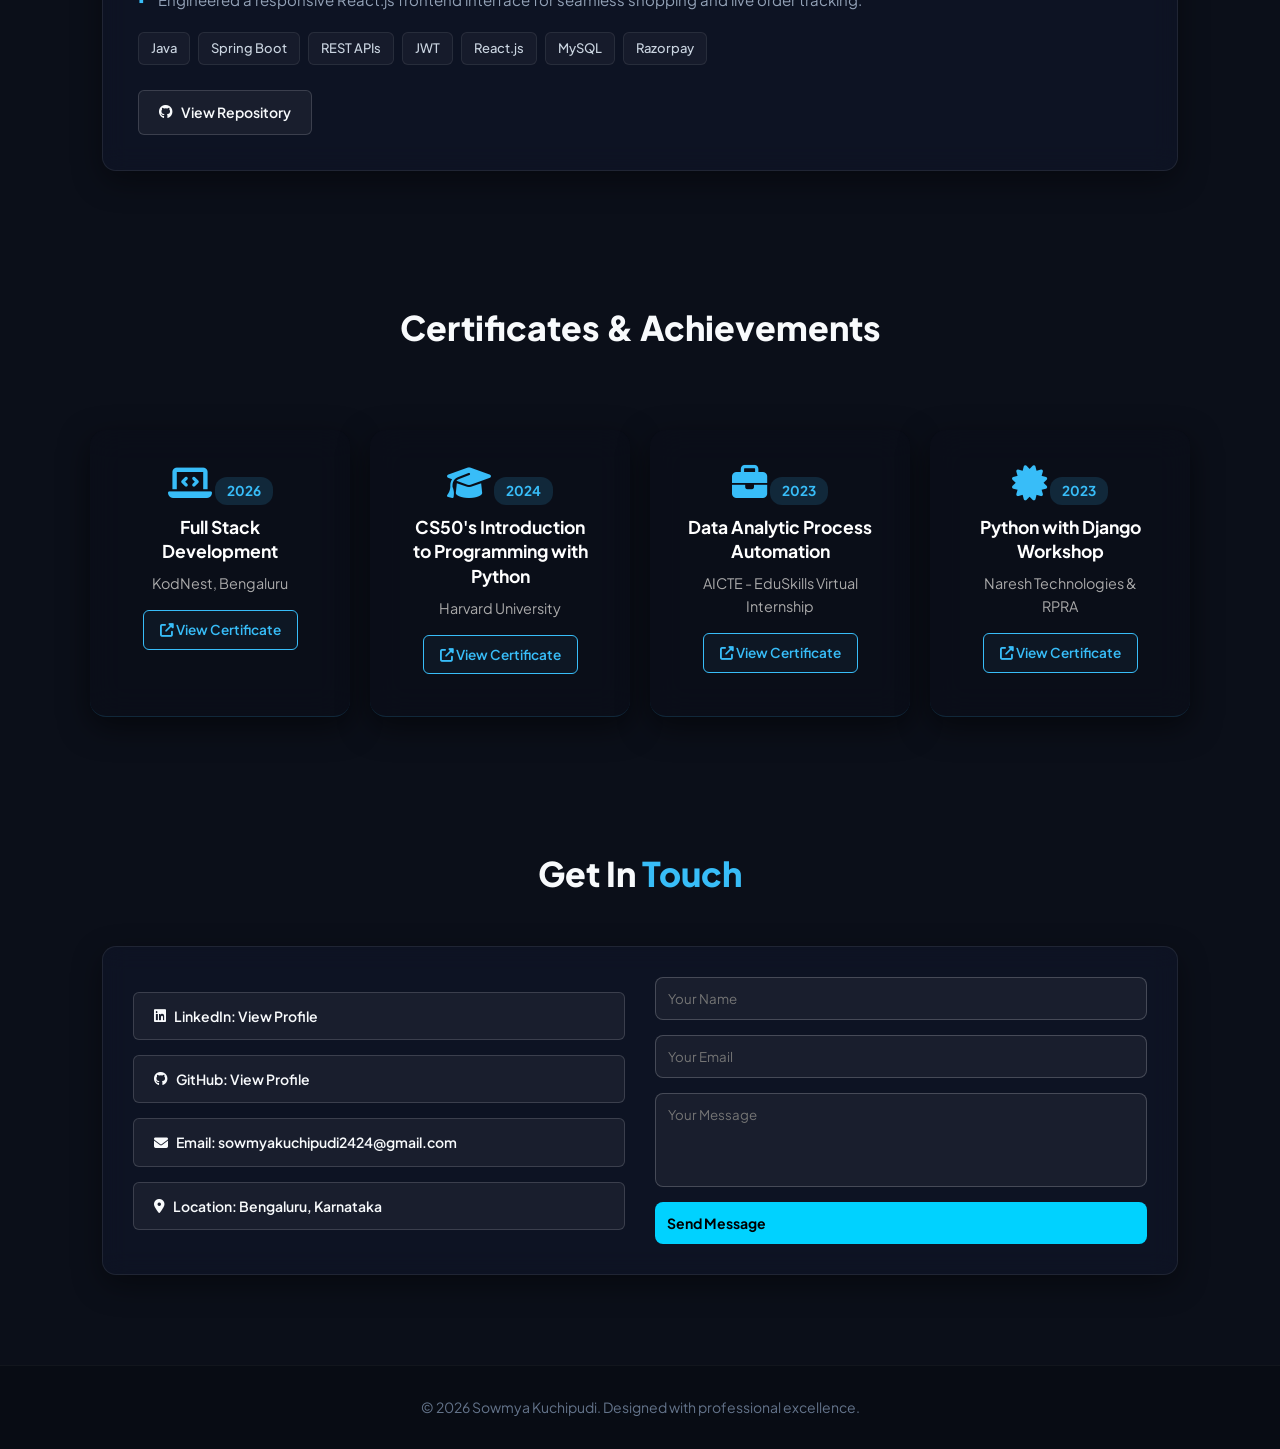
==== commit 8602ecf6: "Remove Skills and Experience sections Removed Skills and Experience sections from the portfolio." ====
--- a/index.html
+++ b/index.html
@@ -14,9 +14,8 @@
     <nav class="navbar">
         <div class="logo">SOWMYA<span class="dot">.</span>DEV</div>
         <ul class="nav-links">
+            <li><a href="#home">Home</a></li>
             <li><a href="#about">About</a></li>
-            <li><a href="#skills">Skills</a></li>
-            <li><a href="#experience">Experience</a></li>
             <li><a href="#projects">Projects</a></li>
             <li><a href="#certificates">Certificates</a></li>
             <li><a href="#contact">Contact</a></li>
@@ -40,9 +39,6 @@
                     </i> View Projects</a>
                     <a href="#contact" class="btn-secondary"><i class="fas fa-paper-plane">
                     </i> Get in Touch</a>
-                    <!-- Download Resume Button -->
-                    <a href="resume.pdf.pdf" class="btn-primary" target="_blank"><i class="fas fa-file-pdf">
-                    </i> View Resume </a>
                 </div>
             </div>
             <div class="hero-profile-container">
@@ -98,27 +94,6 @@
                         <span>MySQL</span><span>MongoDB</span><span>Git & GitHub</span><span>Maven</span><span>Eclipse / VS Code</span>
                     </div>
                 </div>
-            </div>
-        </div>
-    </section>
-
-    <!-- Experience Section -->
-    <section id="experience" class="section">
-        <div class="section-container">
-            <h2 class="section-title">Professional <span>Experience</span></h2>
-            <div class="card experience-card">
-                <div class="exp-header">
-                    <div>
-                        <h3>Software Development Trainee</h3>
-                        <p class="company-sub">KodNest Technologies, Bengaluru</p>
-                    </div>
-                    <span class="exp-duration">05 May 2025 – 25 Feb 2026</span>
-                </div>
-                <ul class="bullet-list">
-                    <li>Gained practical hands-on experience in Java, Spring Boot, MySQL, React.js, Web Technologies and Manual Testing.</li>
-                    <li>Built backend REST APIs using Java, JDBC, Hibernate and Spring Boot for efficient database connectivity.</li>
-                    <li>Collaborated on real-world web application development following software design best practices.</li>
-                </ul>
             </div>
         </div>
     </section>
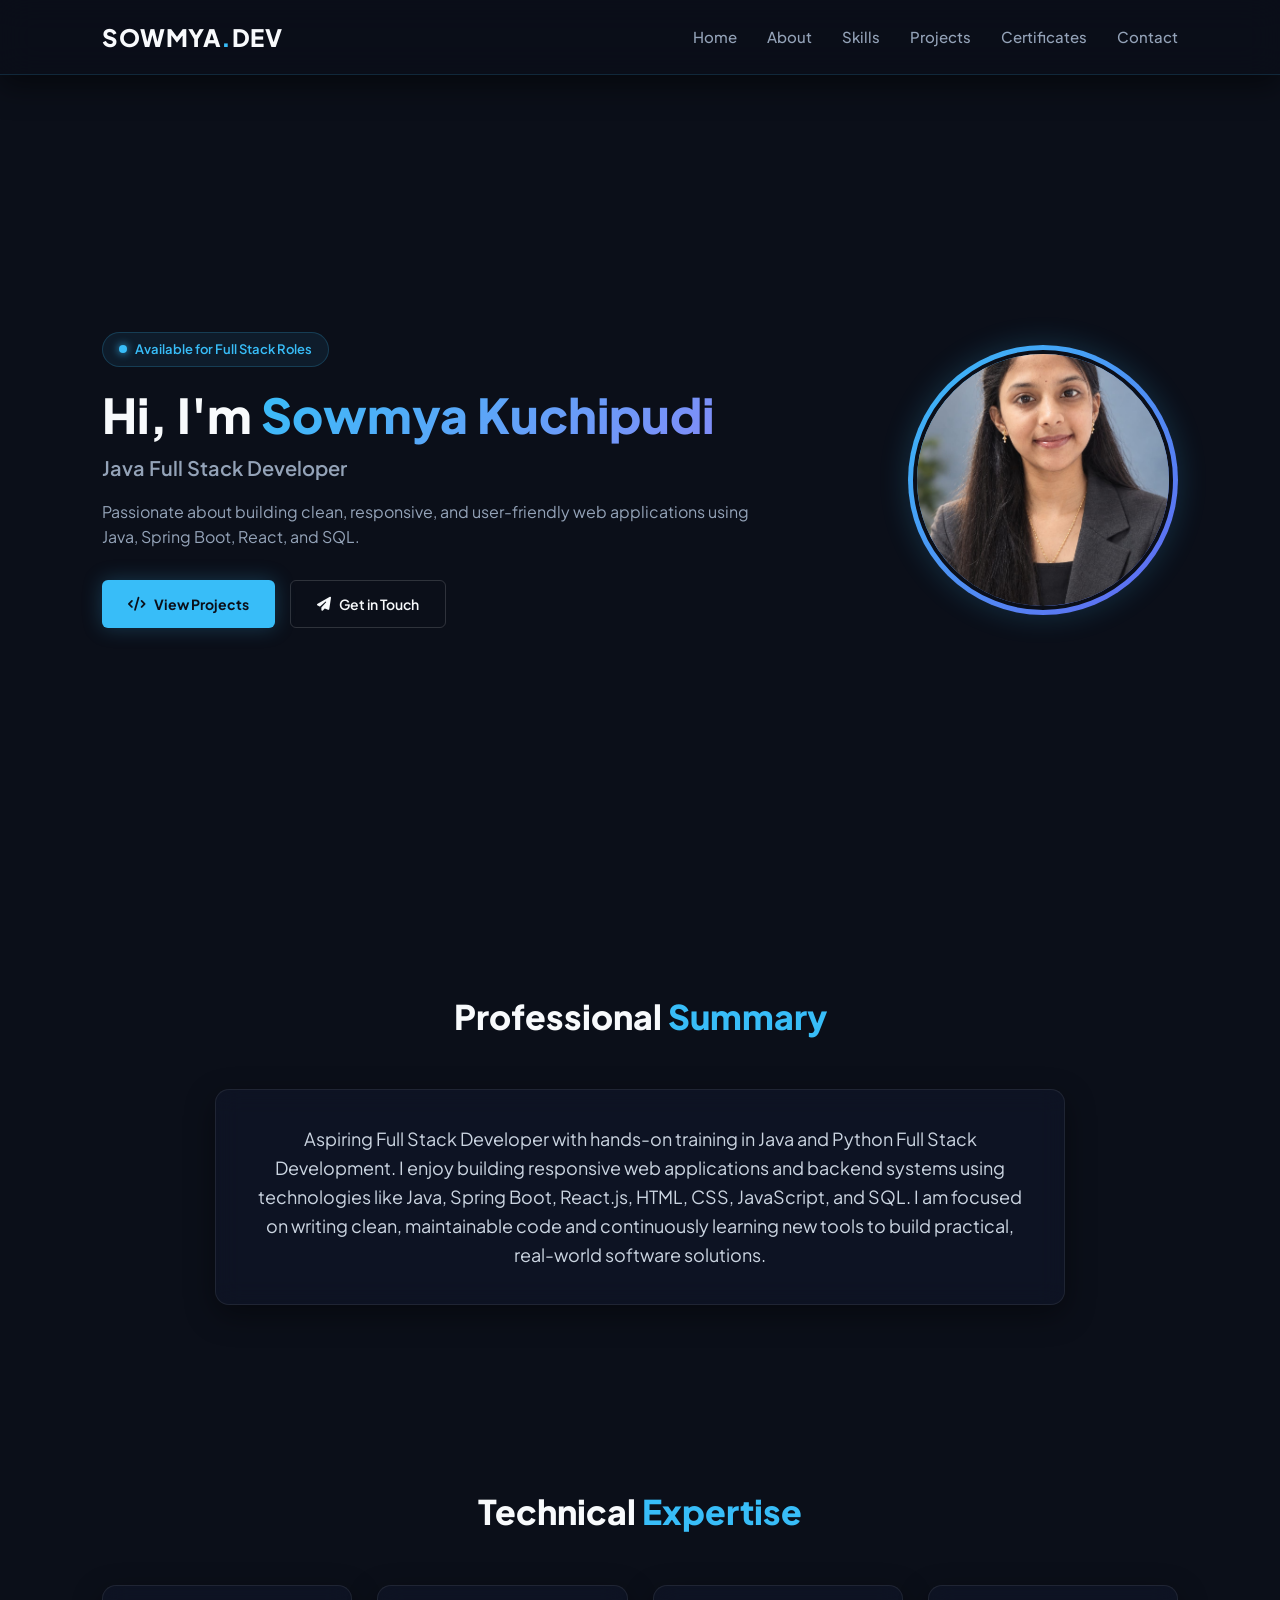
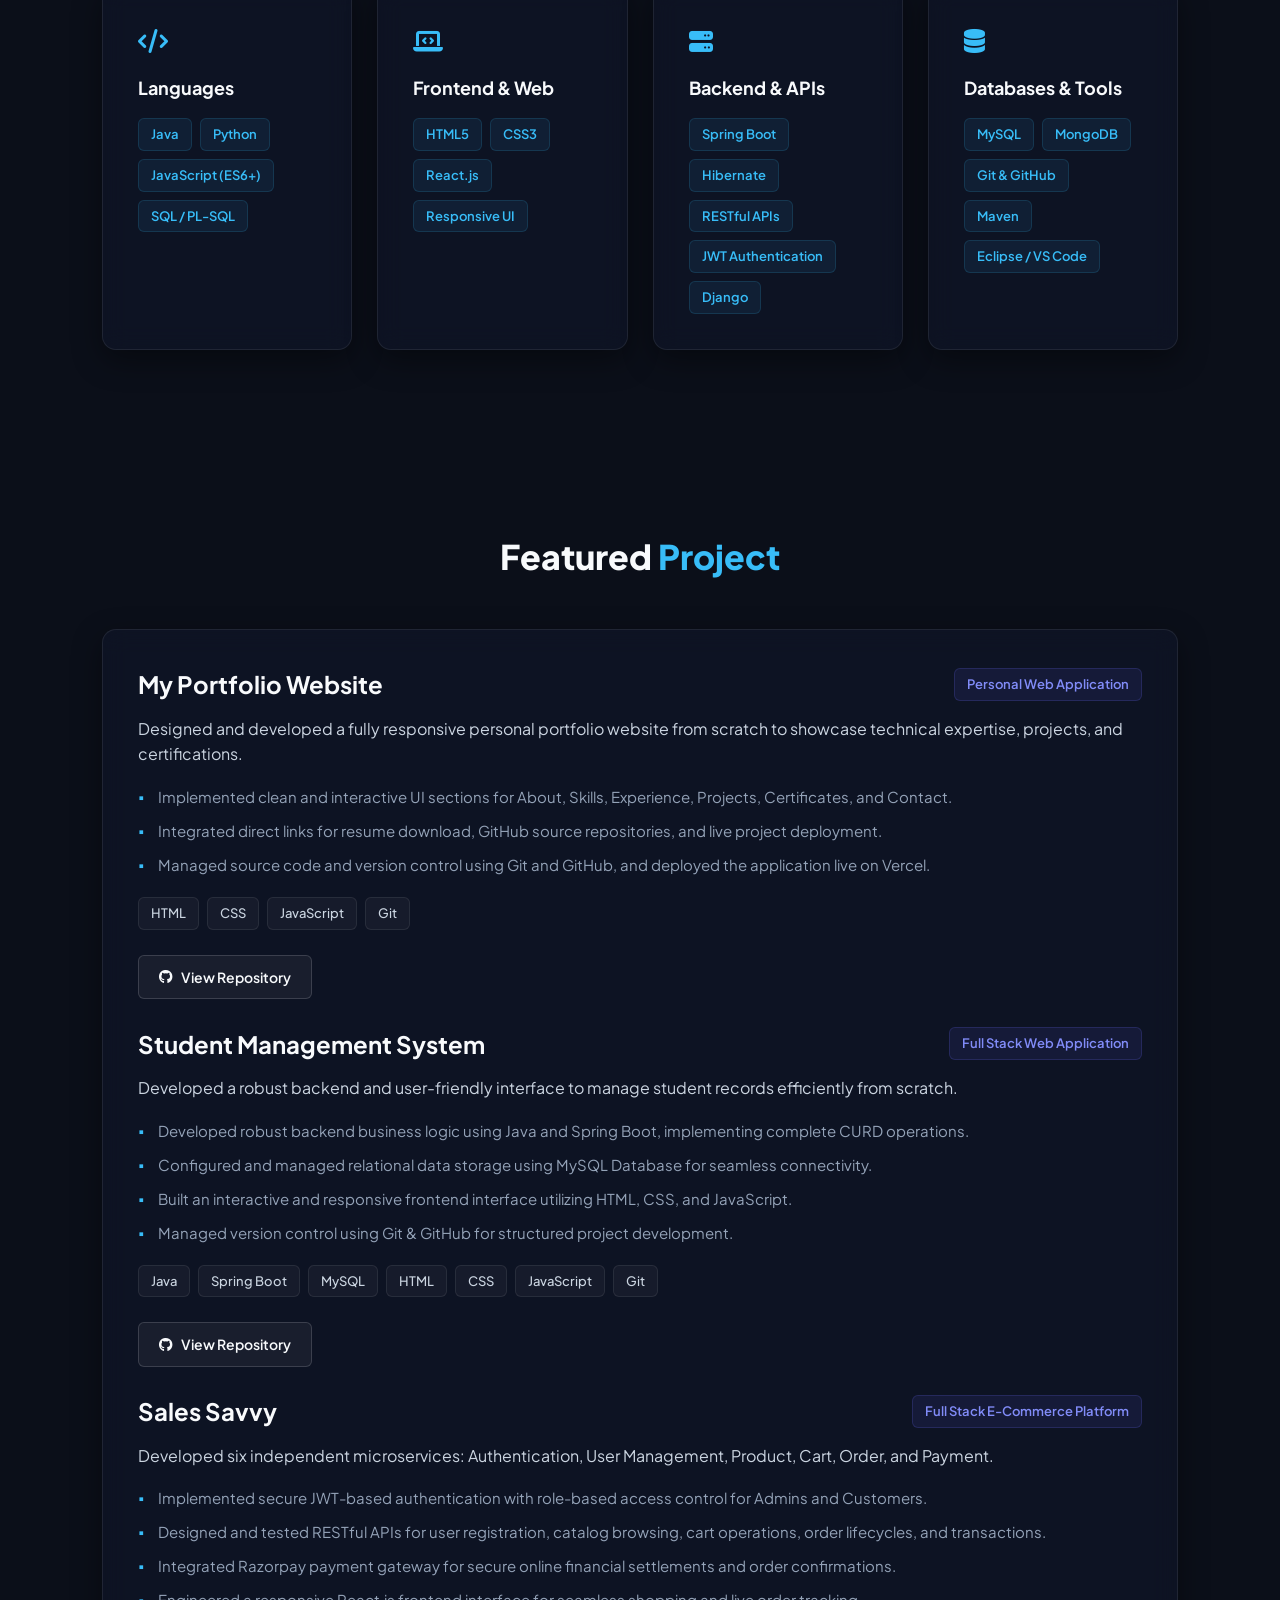
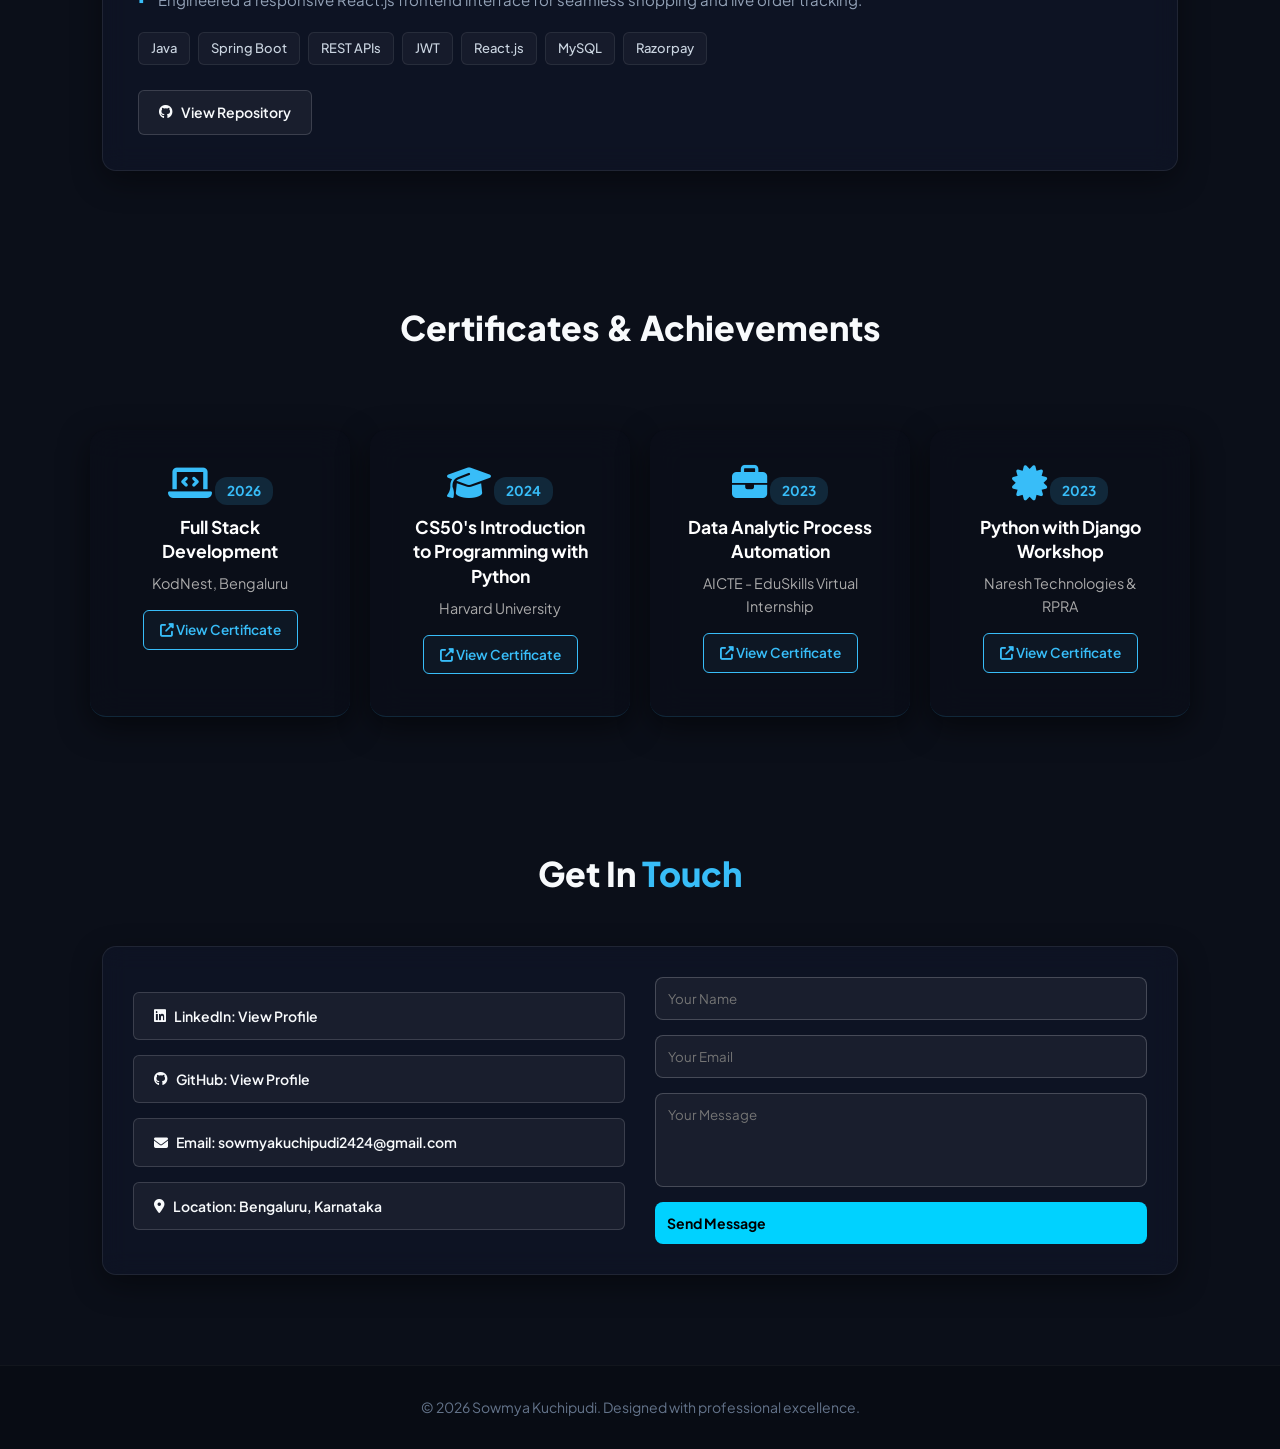
==== commit 4367a79d: "Update index.html" ====
--- a/index.html
+++ b/index.html
@@ -16,6 +16,7 @@
         <ul class="nav-links">
             <li><a href="#home">Home</a></li>
             <li><a href="#about">About</a></li>
+            <li><a href="#skills">Skills</a></li>
             <li><a href="#projects">Projects</a></li>
             <li><a href="#certificates">Certificates</a></li>
             <li><a href="#contact">Contact</a></li>
@@ -30,9 +31,9 @@
                     <span class="status-dot"></span> Available for Full Stack Roles
                 </div>
                 <h1>Hi, I'm <span class="gradient-name">Sowmya Kuchipudi</span></h1>
-                <p class="hero-role">Java Full Stack & Python Developer</p>
+                <p class="hero-role">Java Full Stack Developer</p>
                 <p class="hero-desc">
-                    Trained at KodNest, specializing in building robust Spring Boot REST APIs, dynamic React.js frontends, and scalable database architectures. Passionate about clean code and efficient problem-solving.
+                    Passionate about building clean, responsive, and user-friendly web applications using Java, Spring Boot, React, and SQL.
                 </p>
                 <div class="hero-action-btns">
                     <a href="#projects" class="btn-primary"><i class="fas fa-code">
@@ -55,7 +56,7 @@
             <h2 class="section-title">Professional <span>Summary</span></h2>
             <div class="card about-content-card">
                 <p>
-                    Aspiring Full Stack Developer trained in Java and Python, with a strong technical foundation in Spring Boot, RESTful APIs, React.js, and relational/NoSQL databases. Successfully developed and structured a modular full-stack e-commerce ecosystem with JWT authentication and Razorpay gateway integration. Dedicated to building high-performance, maintainable software applications.
+                    Aspiring Full Stack Developer with hands-on training in Java and Python Full Stack Development. I enjoy building responsive web applications and backend systems using technologies like Java, Spring Boot, React.js, HTML, CSS, JavaScript, and SQL. I am focused on writing clean, maintainable code and continuously learning new tools to build practical, real-world software solutions.
                 </p>
             </div>
         </div>
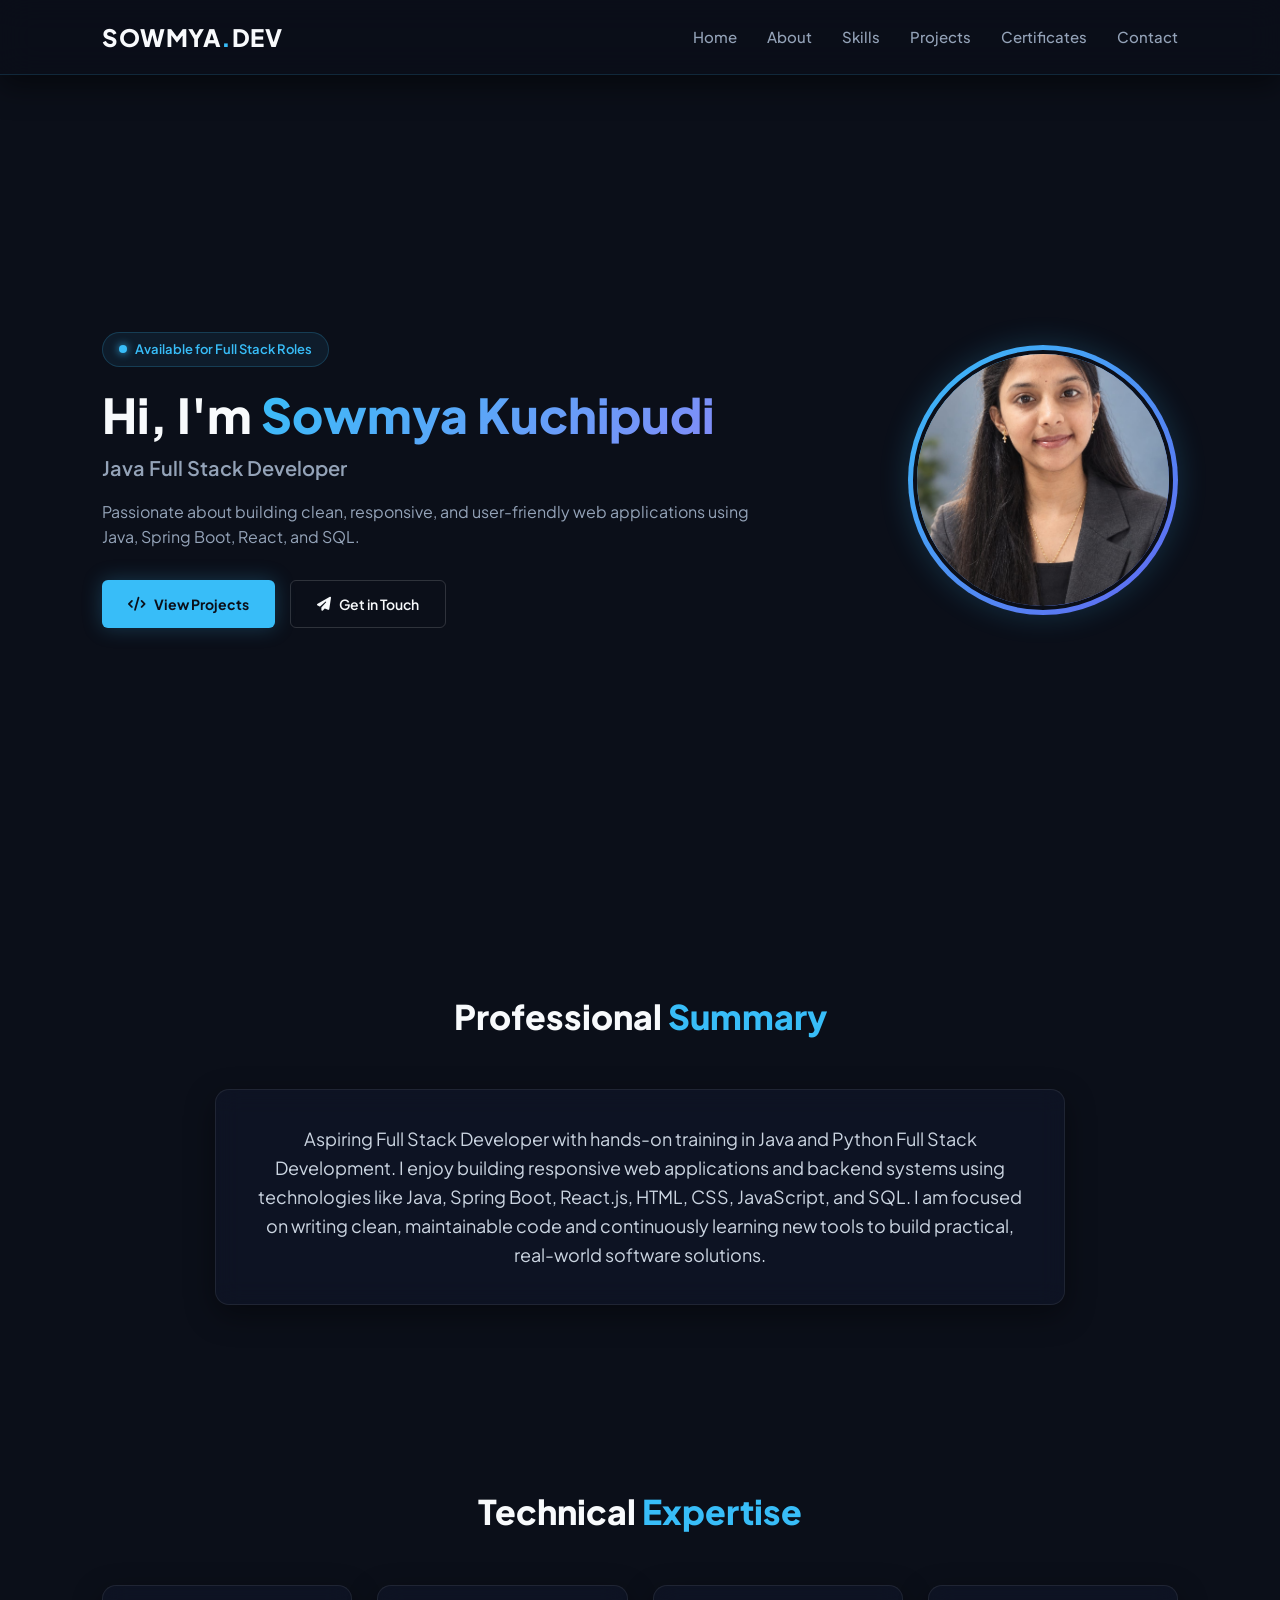
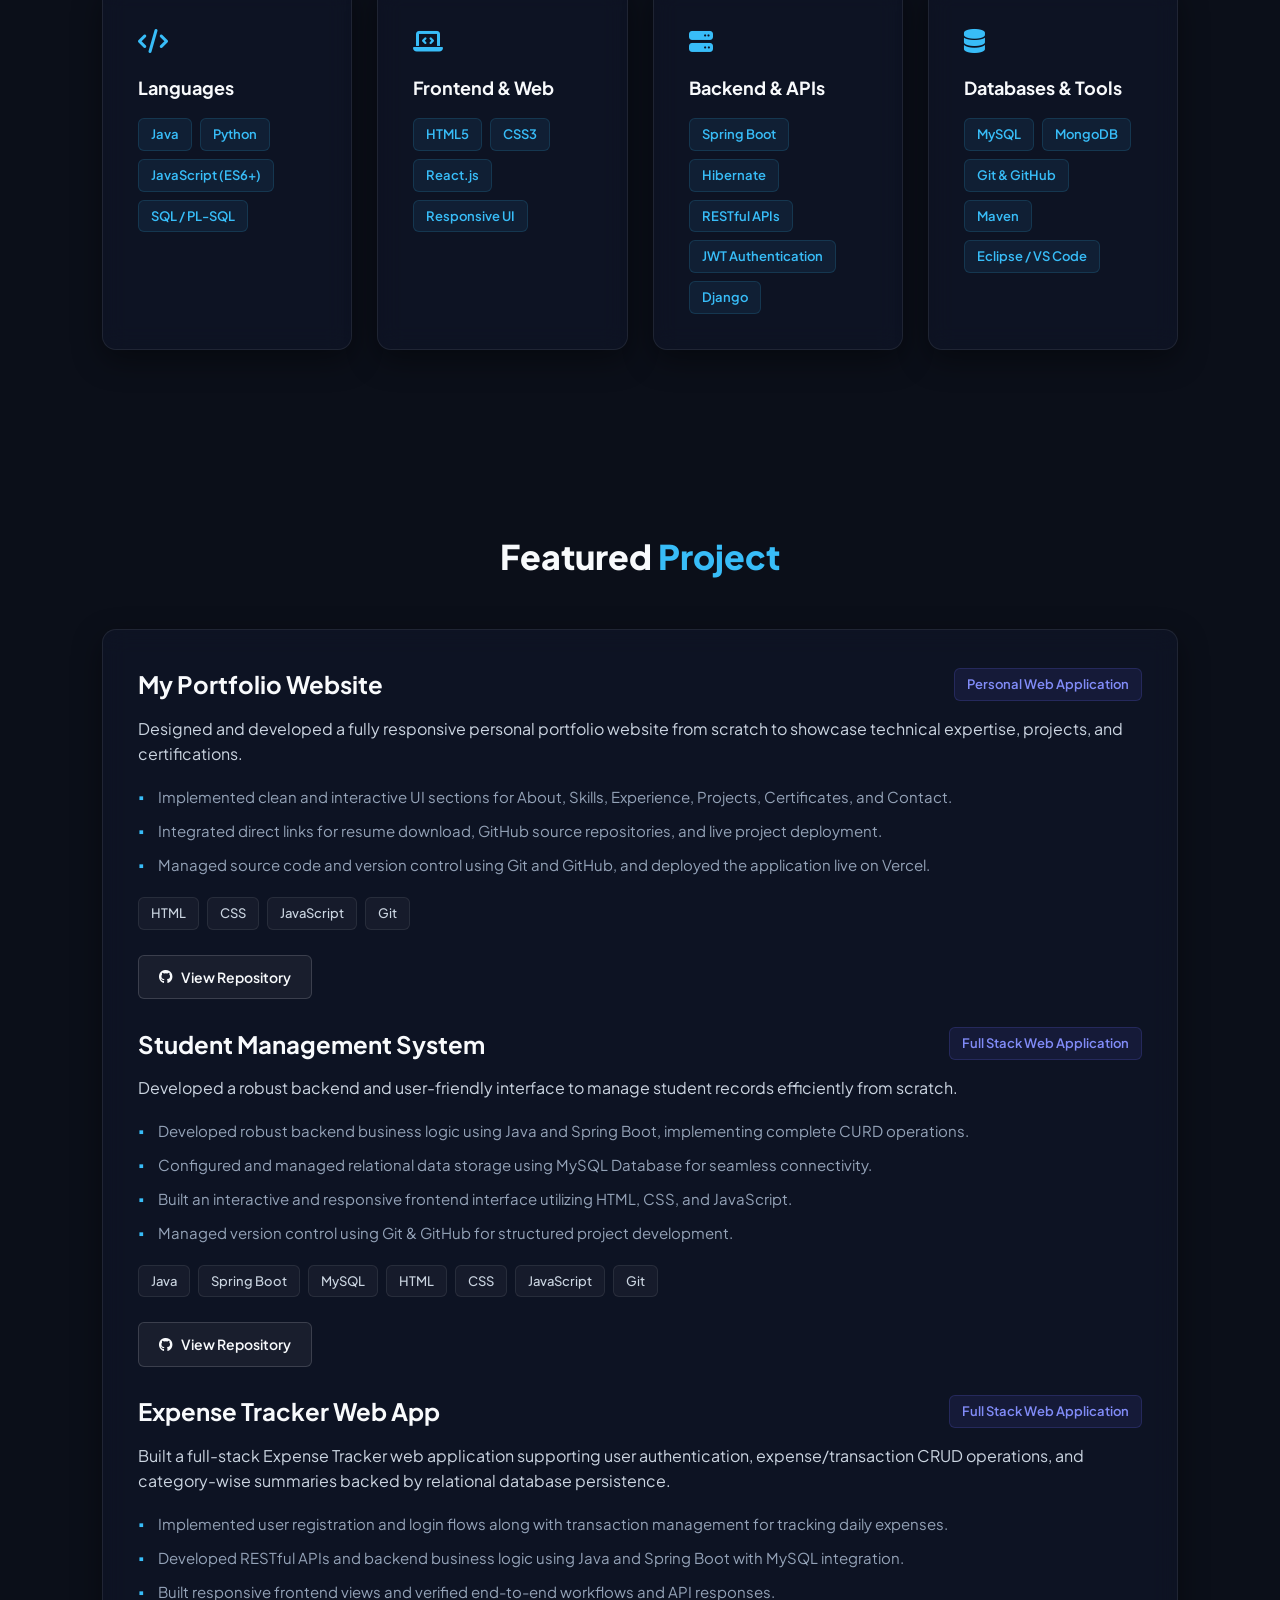
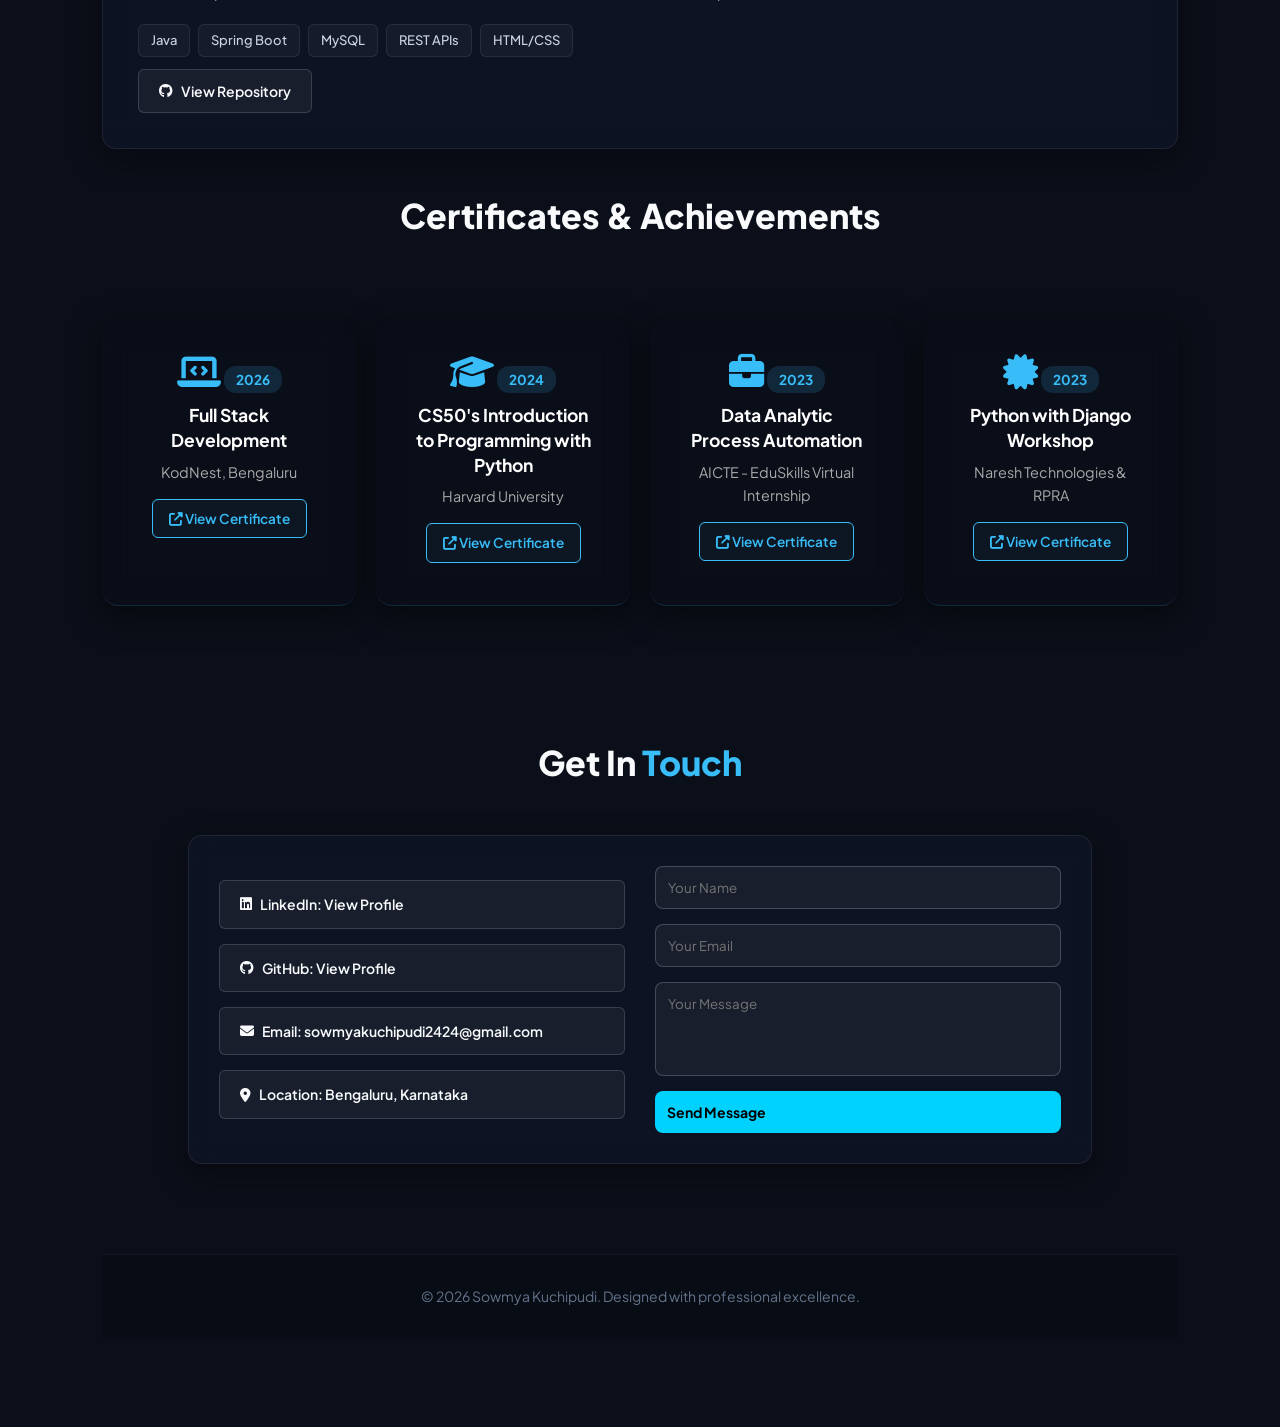
==== commit fadd2cb3: "Replace Sales Savvy project with Expense Tracker Updated project details and links in index.html." ====
--- a/index.html
+++ b/index.html
@@ -141,28 +141,26 @@
                 <div class="project-links" style="margin-top: 25px;">
                     <a href="https://github.com/sowmyakuchipudi/StudentManagementSystem" target="_blank" class="btn-github"><i class="fab fa-github"></i> View Repository</a>
                 </div><br>
-                
-                <!-- Project 3: Sales Savvy -->
-                <div class="project-top-row">
-                    <h3>Sales Savvy</h3>
-                    <span class="project-tag">Full Stack E-Commerce Platform</span>
-                </div>
-                <p class="project-summary">Developed six independent microservices: Authentication, User Management, Product, Cart, Order, and Payment.</p>
-                <ul class="bullet-list">
-                    <li>Implemented secure JWT-based authentication with role-based access control for Admins and Customers.</li>
-                    <li>Designed and tested RESTful APIs for user registration, catalog browsing, cart operations, order lifecycles, and transactions.</li>
-                    <li>Integrated Razorpay payment gateway for secure online financial settlements and order confirmations.</li>
-                    <li>Engineered a responsive React.js frontend interface for seamless shopping and live order tracking.</li>
+                <!-- Project 3: Expense Tracker Web App -->
+                 <div class="project-top-row">
+                   <h3>Expense Tracker Web App</h3>
+                   <span class="project-tag">Full Stack Web Application</span>
+                 </div>
+                 <p class="project-summary">Built a full-stack Expense Tracker web application supporting user authentication, expense/transaction CRUD operations, and category-wise summaries backed by relational database persistence.</p>
+                 <ul class="bullet-list">
+                     <li>Implemented user registration and login flows along with transaction management for tracking daily expenses.</li>
+                     <li>Developed RESTful APIs and backend business logic using Java and Spring Boot with MySQL integration.</li>
+                     <li>Built responsive frontend views and verified end-to-end workflows and API responses.</li>
                 </ul>
                 <div class="project-tech-stack">
-                    <span>Java</span><span>Spring Boot</span><span>REST APIs</span><span>JWT</span><span>React.js</span><span>MySQL</span><span>Razorpay</span>
+                     <span>Java</span><span>Spring Boot</span><span>MySQL</span><span>REST APIs</span><span>HTML/CSS</span>
                 </div>
                 <!-- GitHub Repository Link Button -->
-                <div class="project-links" style="margin-top: 25px;">
-                    <a href="https://github.com/sowmyakuchipudi" target="_blank" class="btn-github"><i class="fab fa-github"></i> View Repository</a>
-                </div>
-            </div>
-        </div>
+                <div class="project-links" style="margin-top: 12px;">
+                     <a href="https://github.com/sowmyakuchipudi/ExpenseTrackerWebApp" target="_blank" class="btn-github"><i class="fab fa-github"></i> View Repository</a>
+                </div>
+            </div>
+        </div
     </section>
     <!-- Certificates Section -->
     <section id="certificates" class="certificates-section">
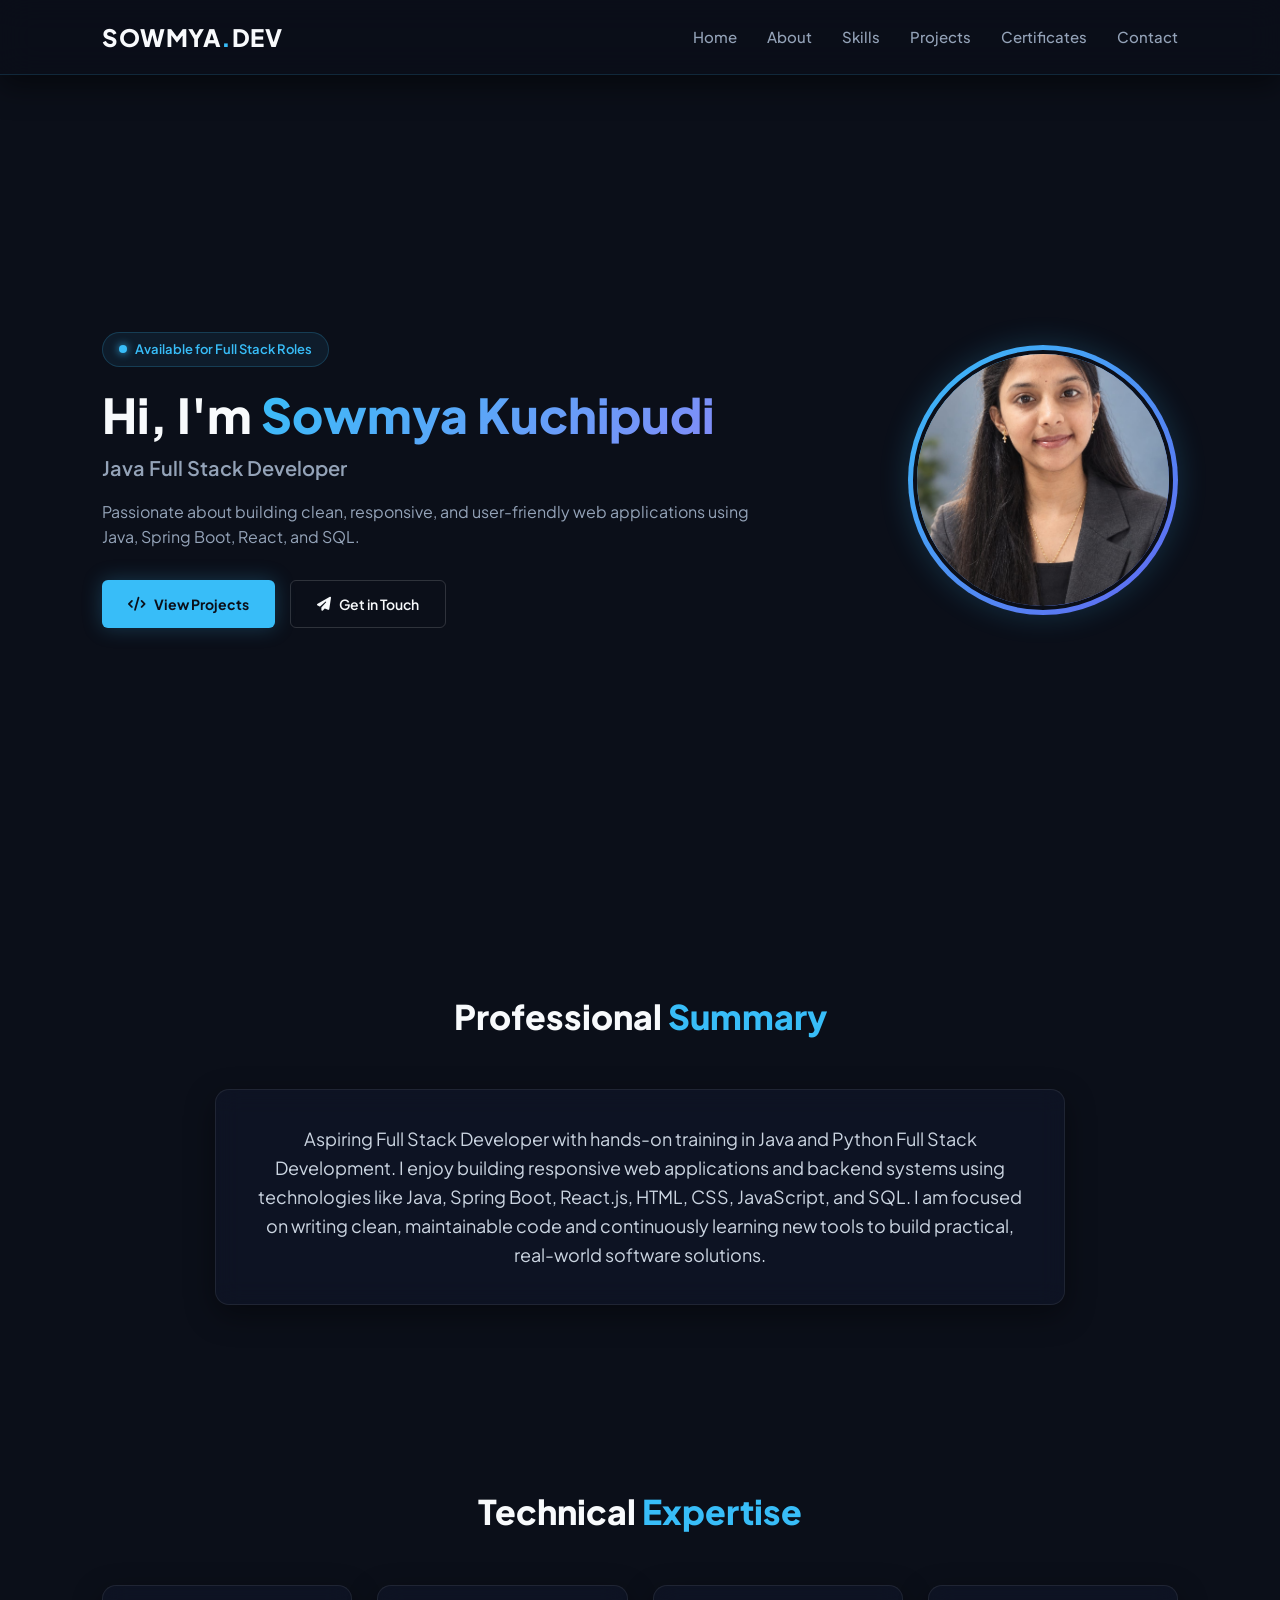
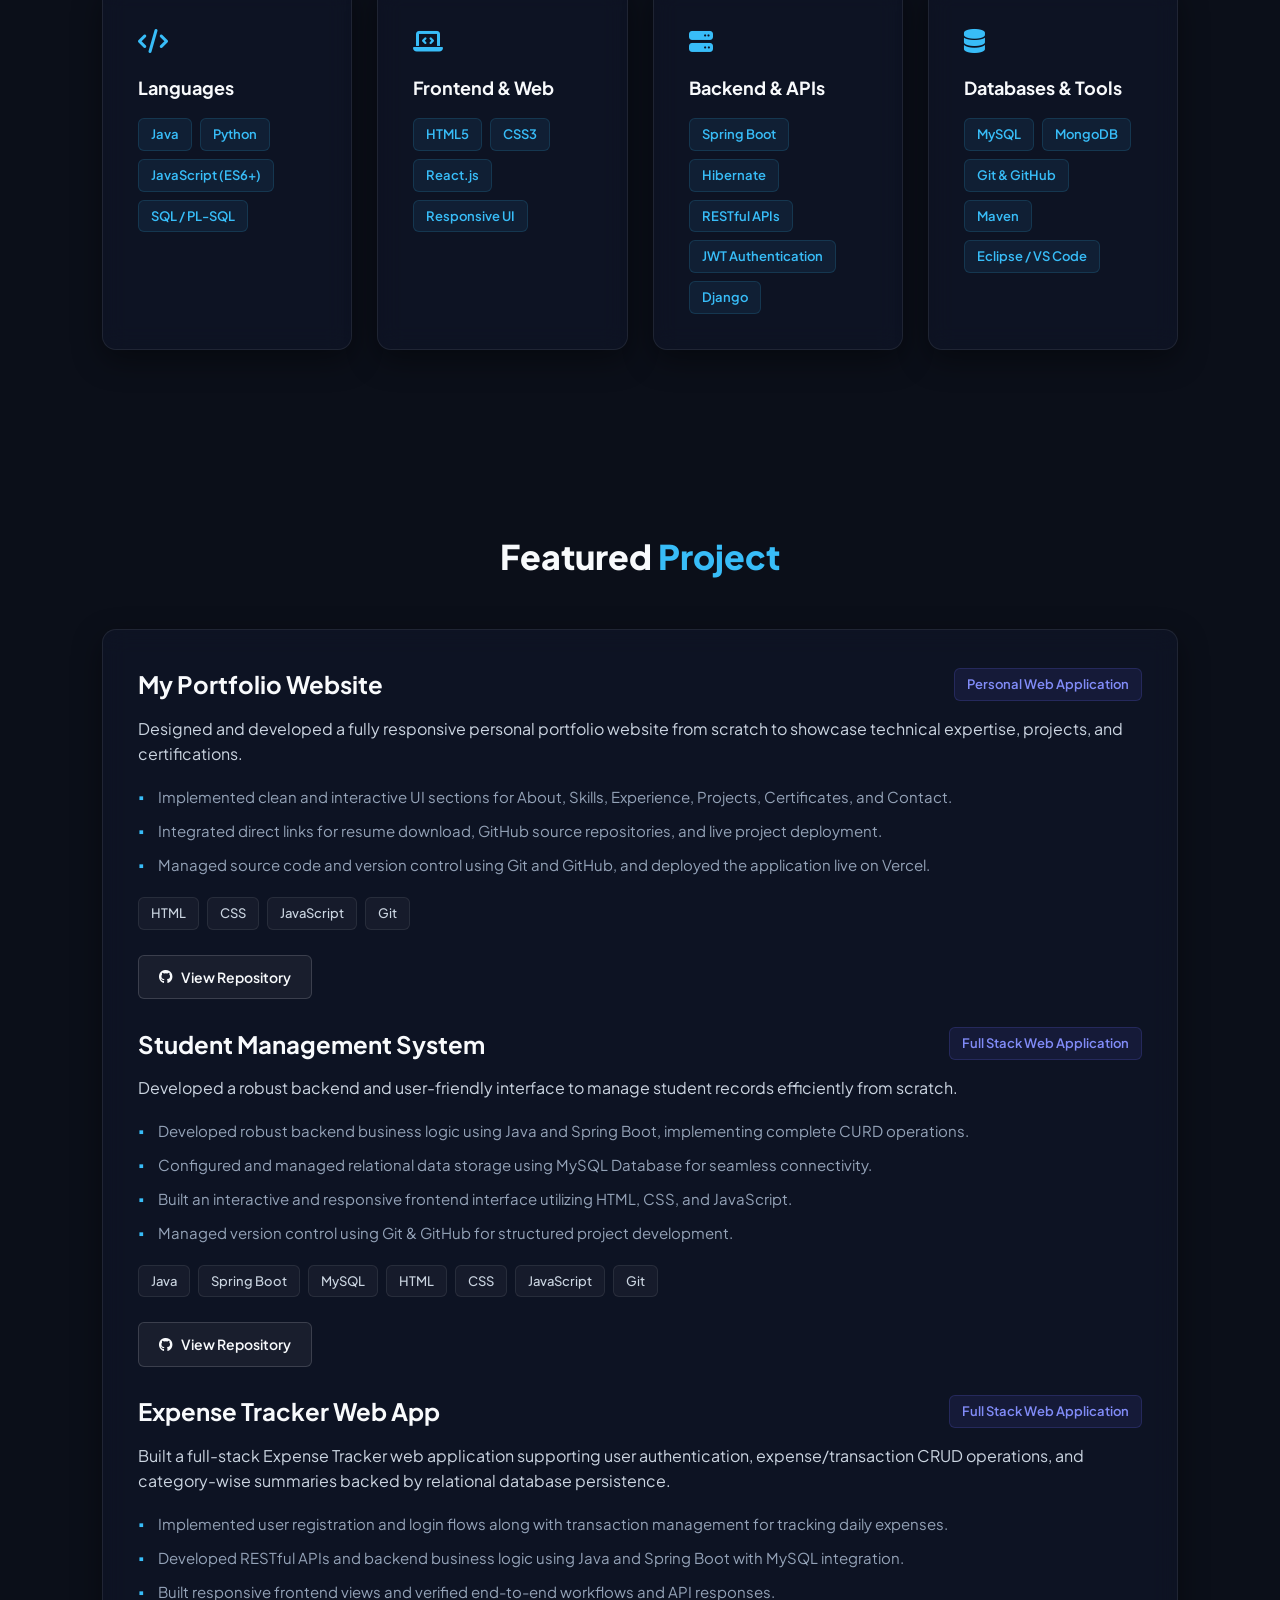
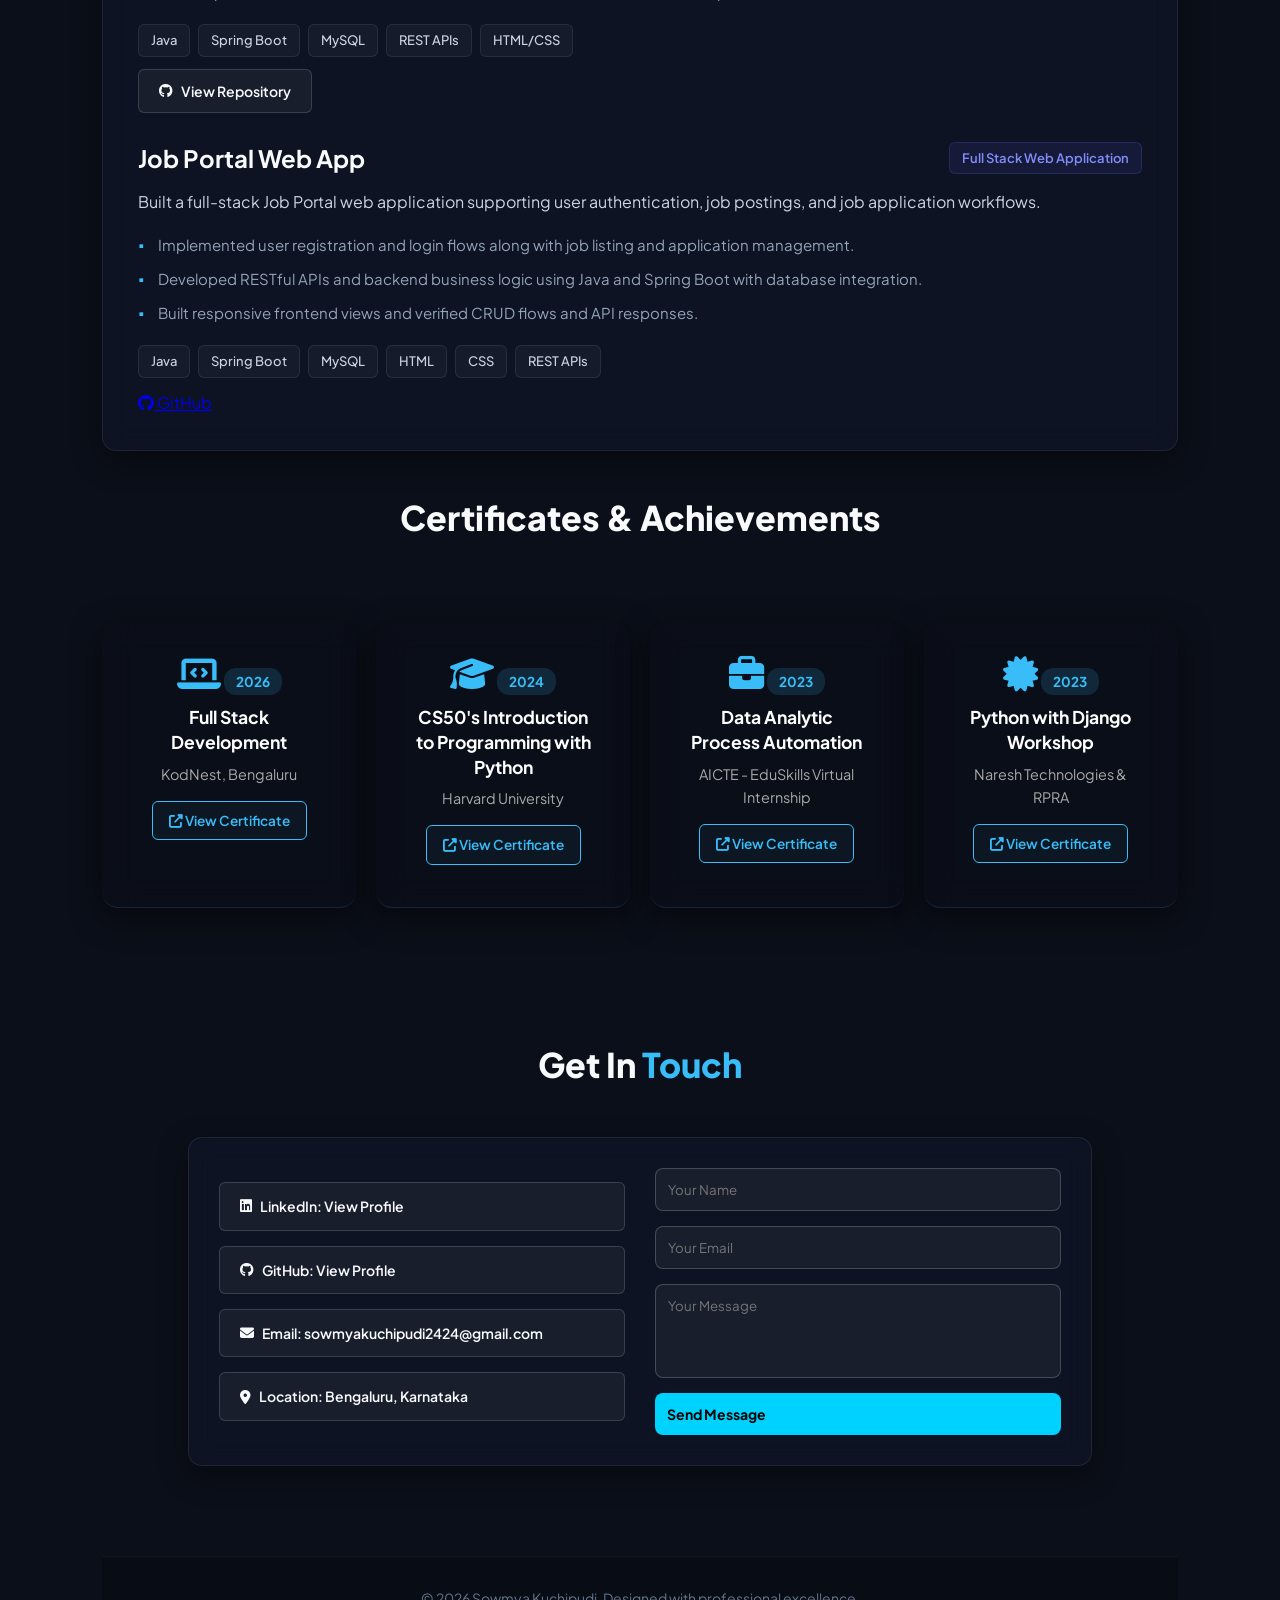
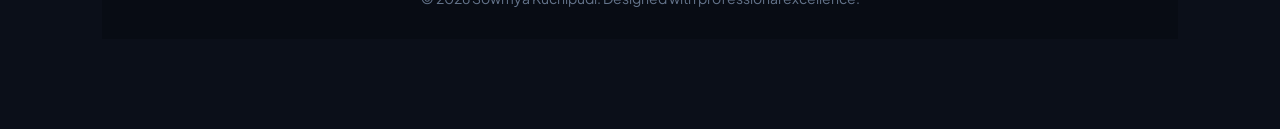
==== commit 6d55c0e8: "Add Job Portal Web App project details Added details for Job Portal Web App including features, tech" ====
--- a/index.html
+++ b/index.html
@@ -141,6 +141,7 @@
                 <div class="project-links" style="margin-top: 25px;">
                     <a href="https://github.com/sowmyakuchipudi/StudentManagementSystem" target="_blank" class="btn-github"><i class="fab fa-github"></i> View Repository</a>
                 </div><br>
+                
                 <!-- Project 3: Expense Tracker Web App -->
                  <div class="project-top-row">
                    <h3>Expense Tracker Web App</h3>
@@ -158,6 +159,25 @@
                 <!-- GitHub Repository Link Button -->
                 <div class="project-links" style="margin-top: 12px;">
                      <a href="https://github.com/sowmyakuchipudi/ExpenseTrackerWebApp" target="_blank" class="btn-github"><i class="fab fa-github"></i> View Repository</a>
+                </div><br>
+                
+                <!-- Project 4: Job Portal Web App -->
+                <div class="project-top-row">
+                  <h3>Job Portal Web App</h3>
+                  <span class="project-tag">Full Stack Web Application</span>
+                </div>
+                <p class="project-summary">Built a full-stack Job Portal web application supporting user authentication, job postings, and job application workflows.</p>
+                <ul class="bullet-list">
+                    <li>Implemented user registration and login flows along with job listing and application management.</li>
+                    <li>Developed RESTful APIs and backend business logic using Java and Spring Boot with database integration.</li>
+                    <li>Built responsive frontend views and verified CRUD flows and API responses.</li>
+                </ul>
+                <div class="project-tech-stack">
+                     <span>Java</span><span>Spring Boot</span><span>MySQL</span><span>HTML</span><span>CSS</span><span>REST APIs</span>
+                </div>
+                <!-- GitHub Repository Link Button -->
+                <div class="project-links" style="margin-top: 12px;">
+                     <a href="https://github.com/sowmyakuchipudi/Job-Portal" target="_blank" class="btn outline"><i class="fab fa-github"></i> GitHub</a>
                 </div>
             </div>
         </div
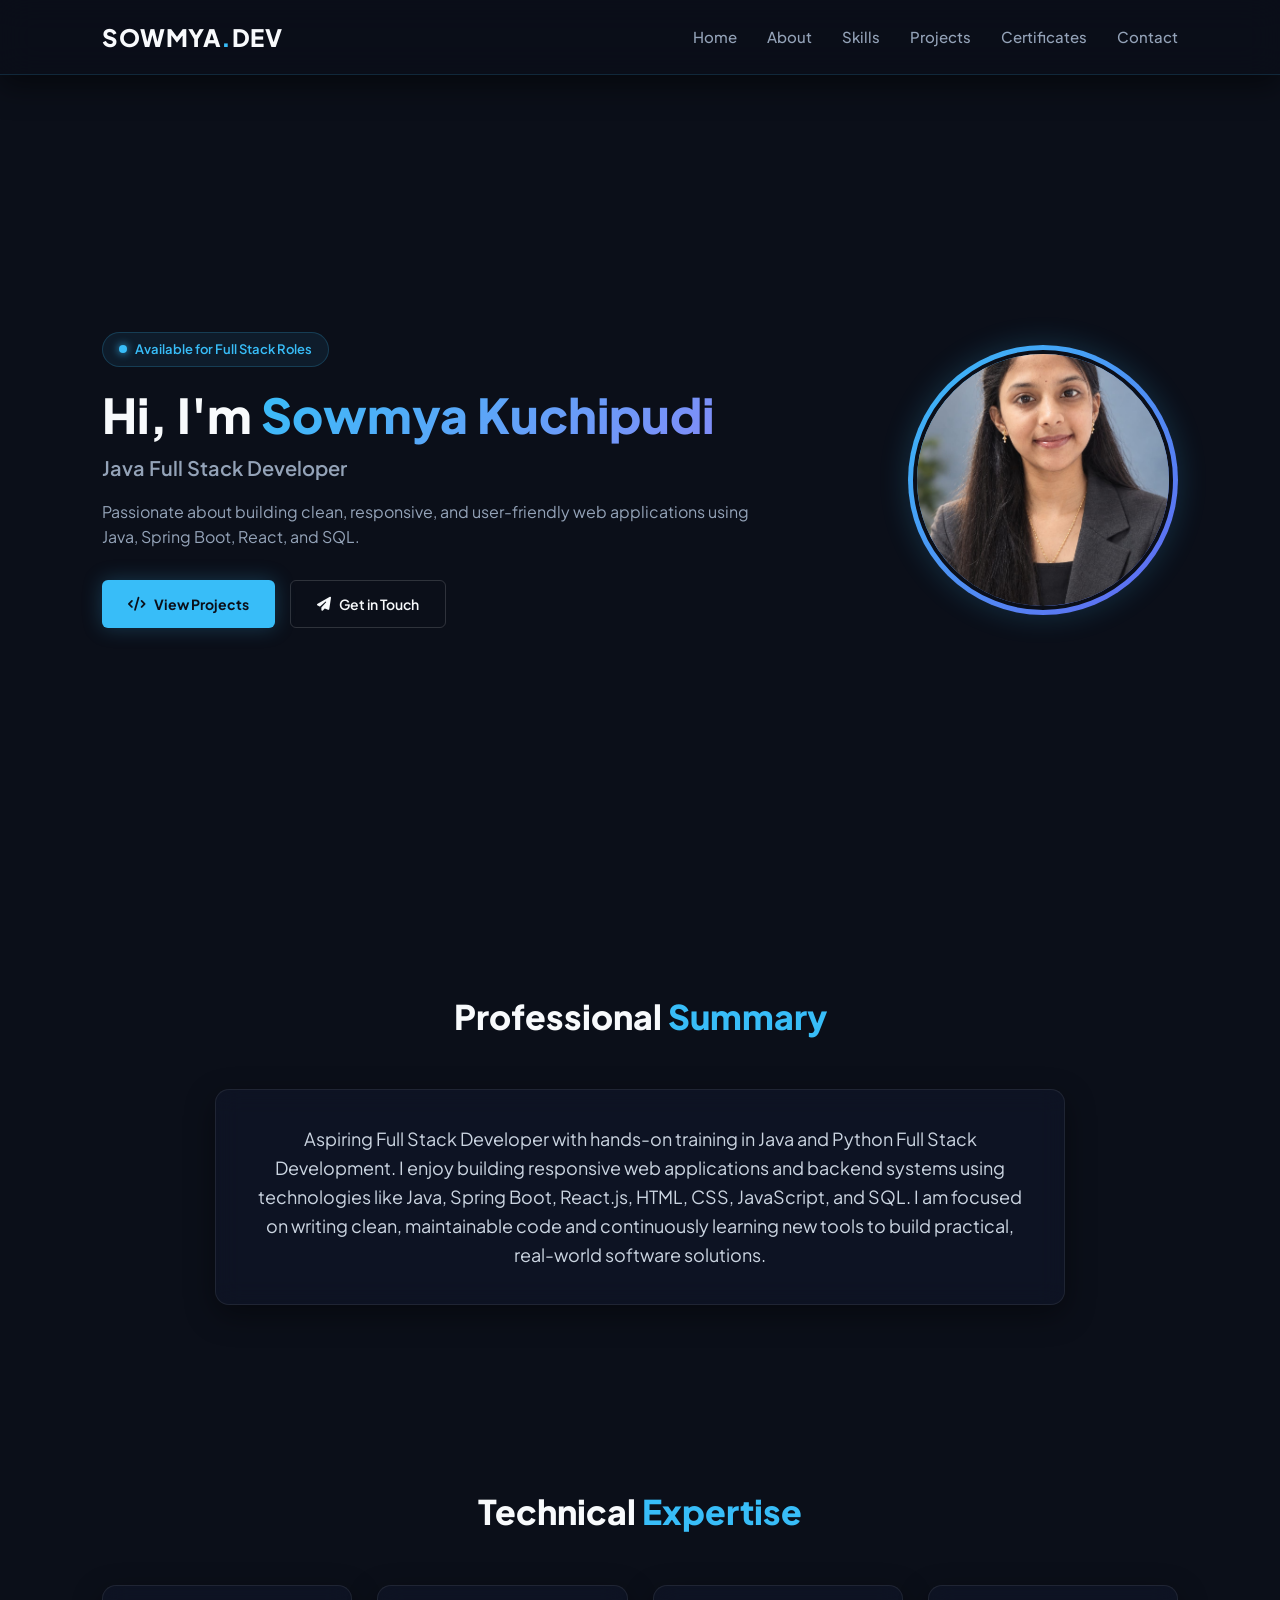
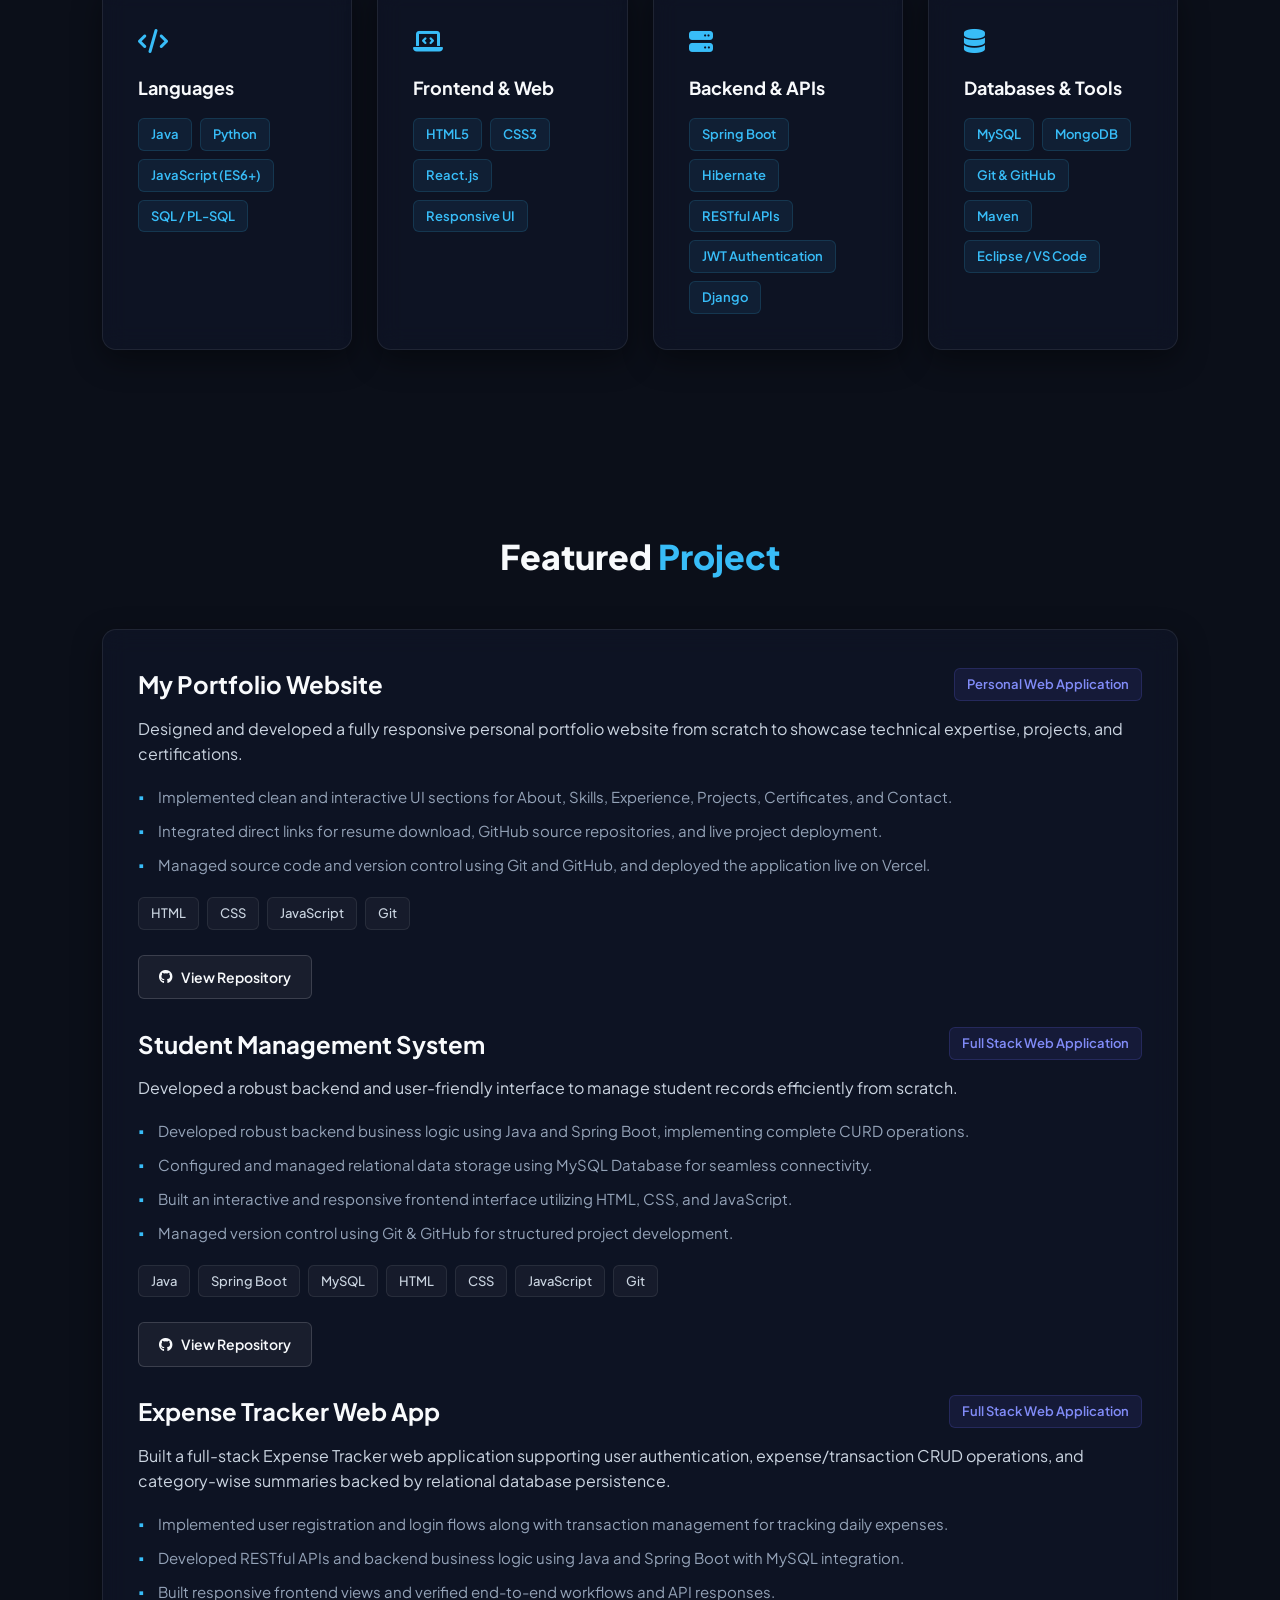
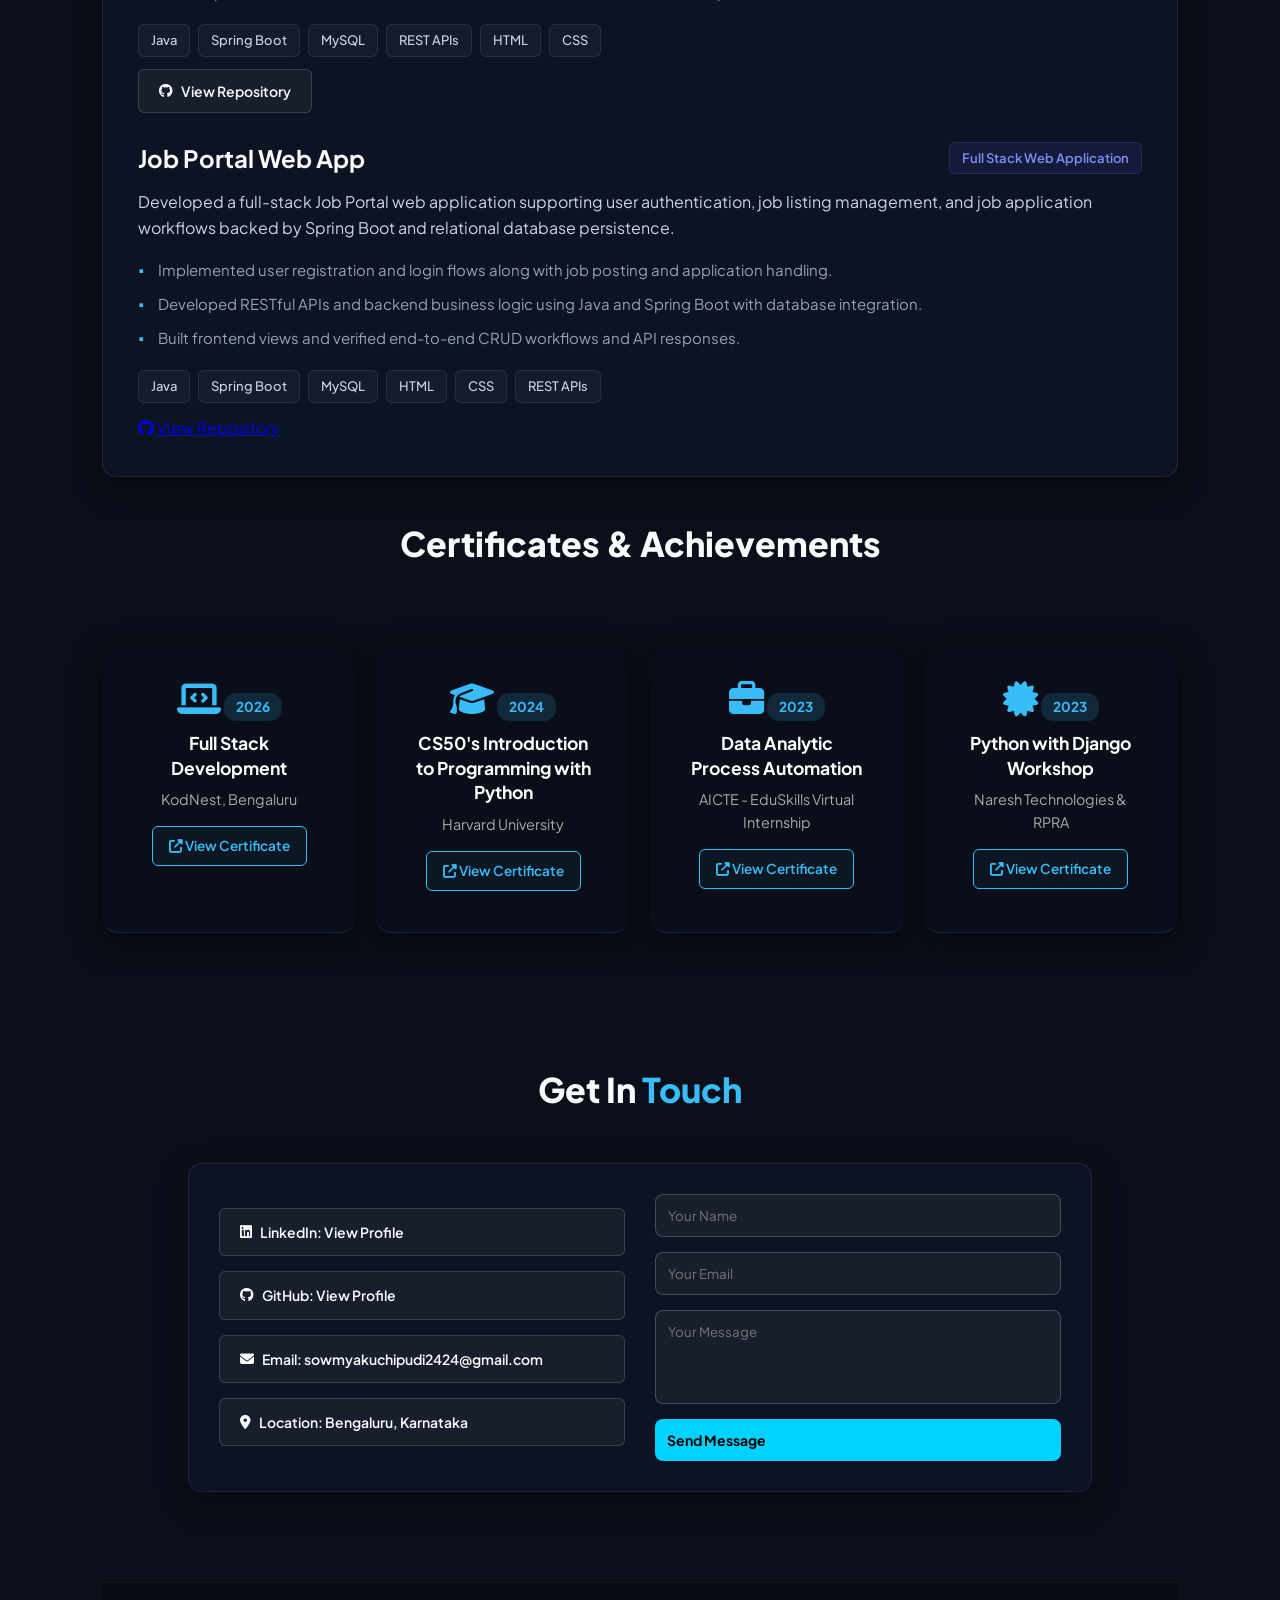
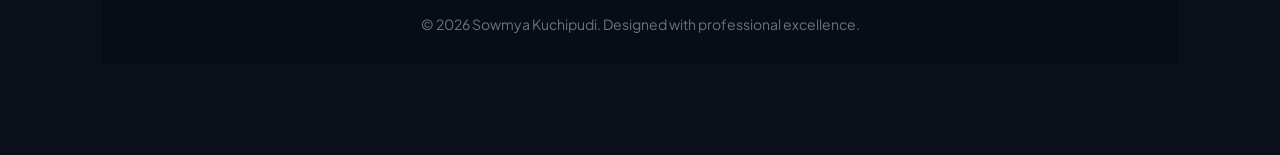
==== commit eeda617e: "Update index.html" ====
--- a/index.html
+++ b/index.html
@@ -154,7 +154,7 @@
                      <li>Built responsive frontend views and verified end-to-end workflows and API responses.</li>
                 </ul>
                 <div class="project-tech-stack">
-                     <span>Java</span><span>Spring Boot</span><span>MySQL</span><span>REST APIs</span><span>HTML/CSS</span>
+                     <span>Java</span><span>Spring Boot</span><span>MySQL</span><span>REST APIs</span><span>HTML</span><span>CSS</span>
                 </div>
                 <!-- GitHub Repository Link Button -->
                 <div class="project-links" style="margin-top: 12px;">
@@ -166,18 +166,18 @@
                   <h3>Job Portal Web App</h3>
                   <span class="project-tag">Full Stack Web Application</span>
                 </div>
-                <p class="project-summary">Built a full-stack Job Portal web application supporting user authentication, job postings, and job application workflows.</p>
+                <p class="project-summary">Developed a full-stack Job Portal web application supporting user authentication, job listing management, and job application workflows backed by Spring Boot and relational database persistence.</p>
                 <ul class="bullet-list">
-                    <li>Implemented user registration and login flows along with job listing and application management.</li>
+                    <li>Implemented user registration and login flows along with job posting and application handling.</li>
                     <li>Developed RESTful APIs and backend business logic using Java and Spring Boot with database integration.</li>
-                    <li>Built responsive frontend views and verified CRUD flows and API responses.</li>
+                    <li>Built frontend views and verified end-to-end CRUD workflows and API responses.</li>
                 </ul>
                 <div class="project-tech-stack">
                      <span>Java</span><span>Spring Boot</span><span>MySQL</span><span>HTML</span><span>CSS</span><span>REST APIs</span>
                 </div>
                 <!-- GitHub Repository Link Button -->
                 <div class="project-links" style="margin-top: 12px;">
-                     <a href="https://github.com/sowmyakuchipudi/Job-Portal" target="_blank" class="btn outline"><i class="fab fa-github"></i> GitHub</a>
+                     <a href="https://github.com/sowmyakuchipudi/Job-Portal" target="_blank" class="btn outline"><i class="fab fa-github"></i> View Repository</a>
                 </div>
             </div>
         </div
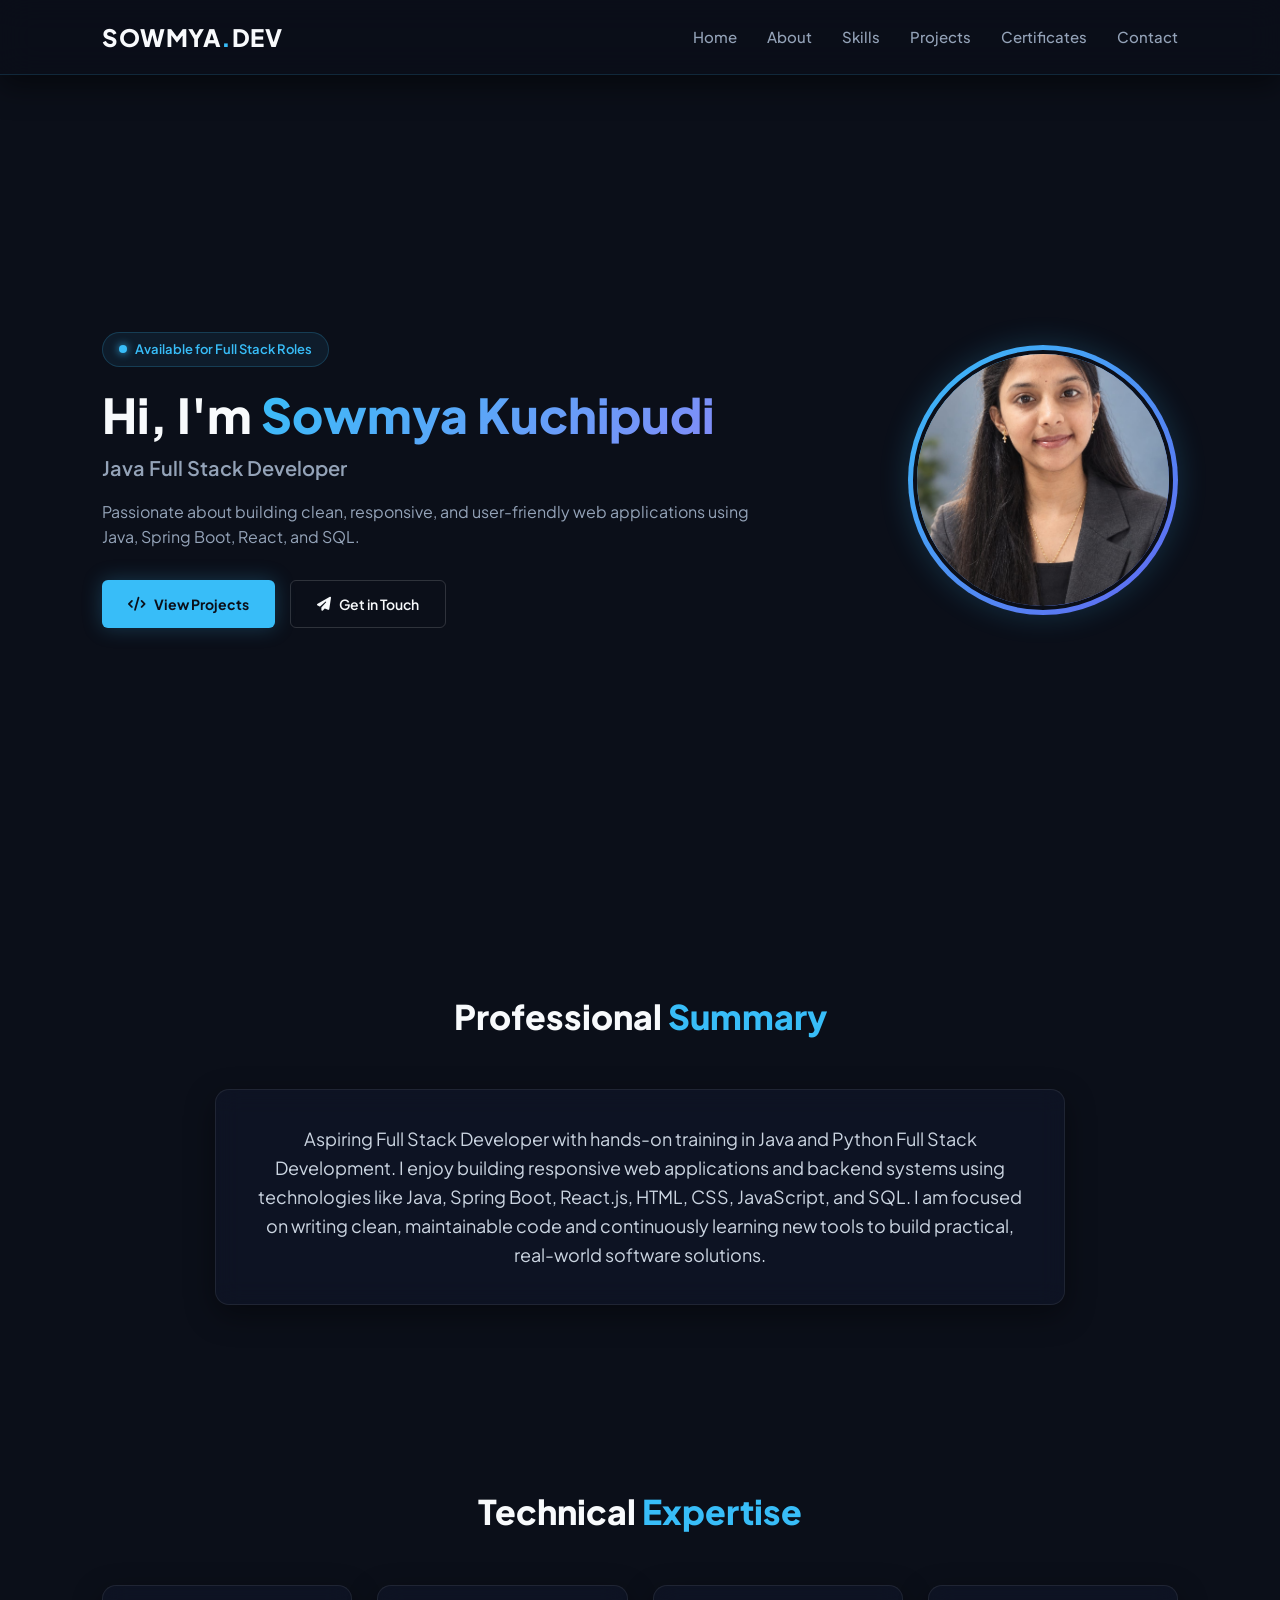
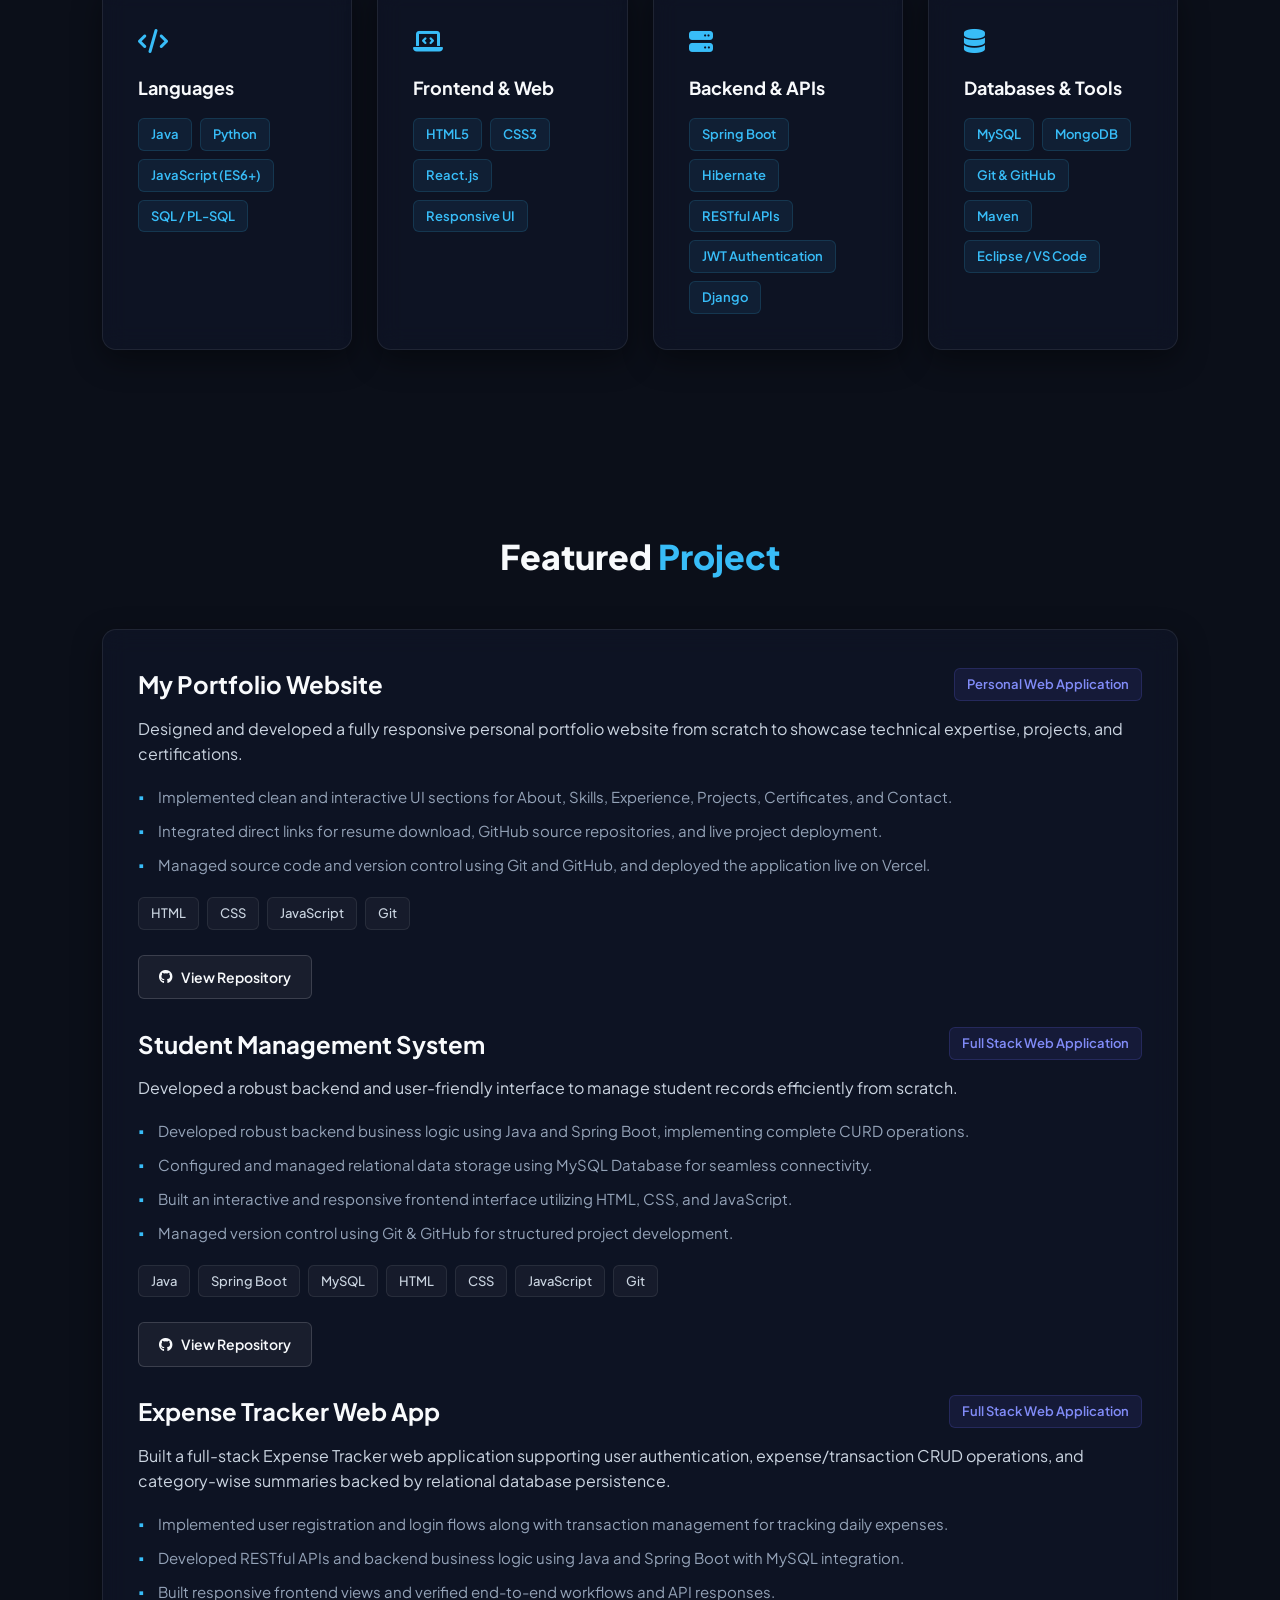
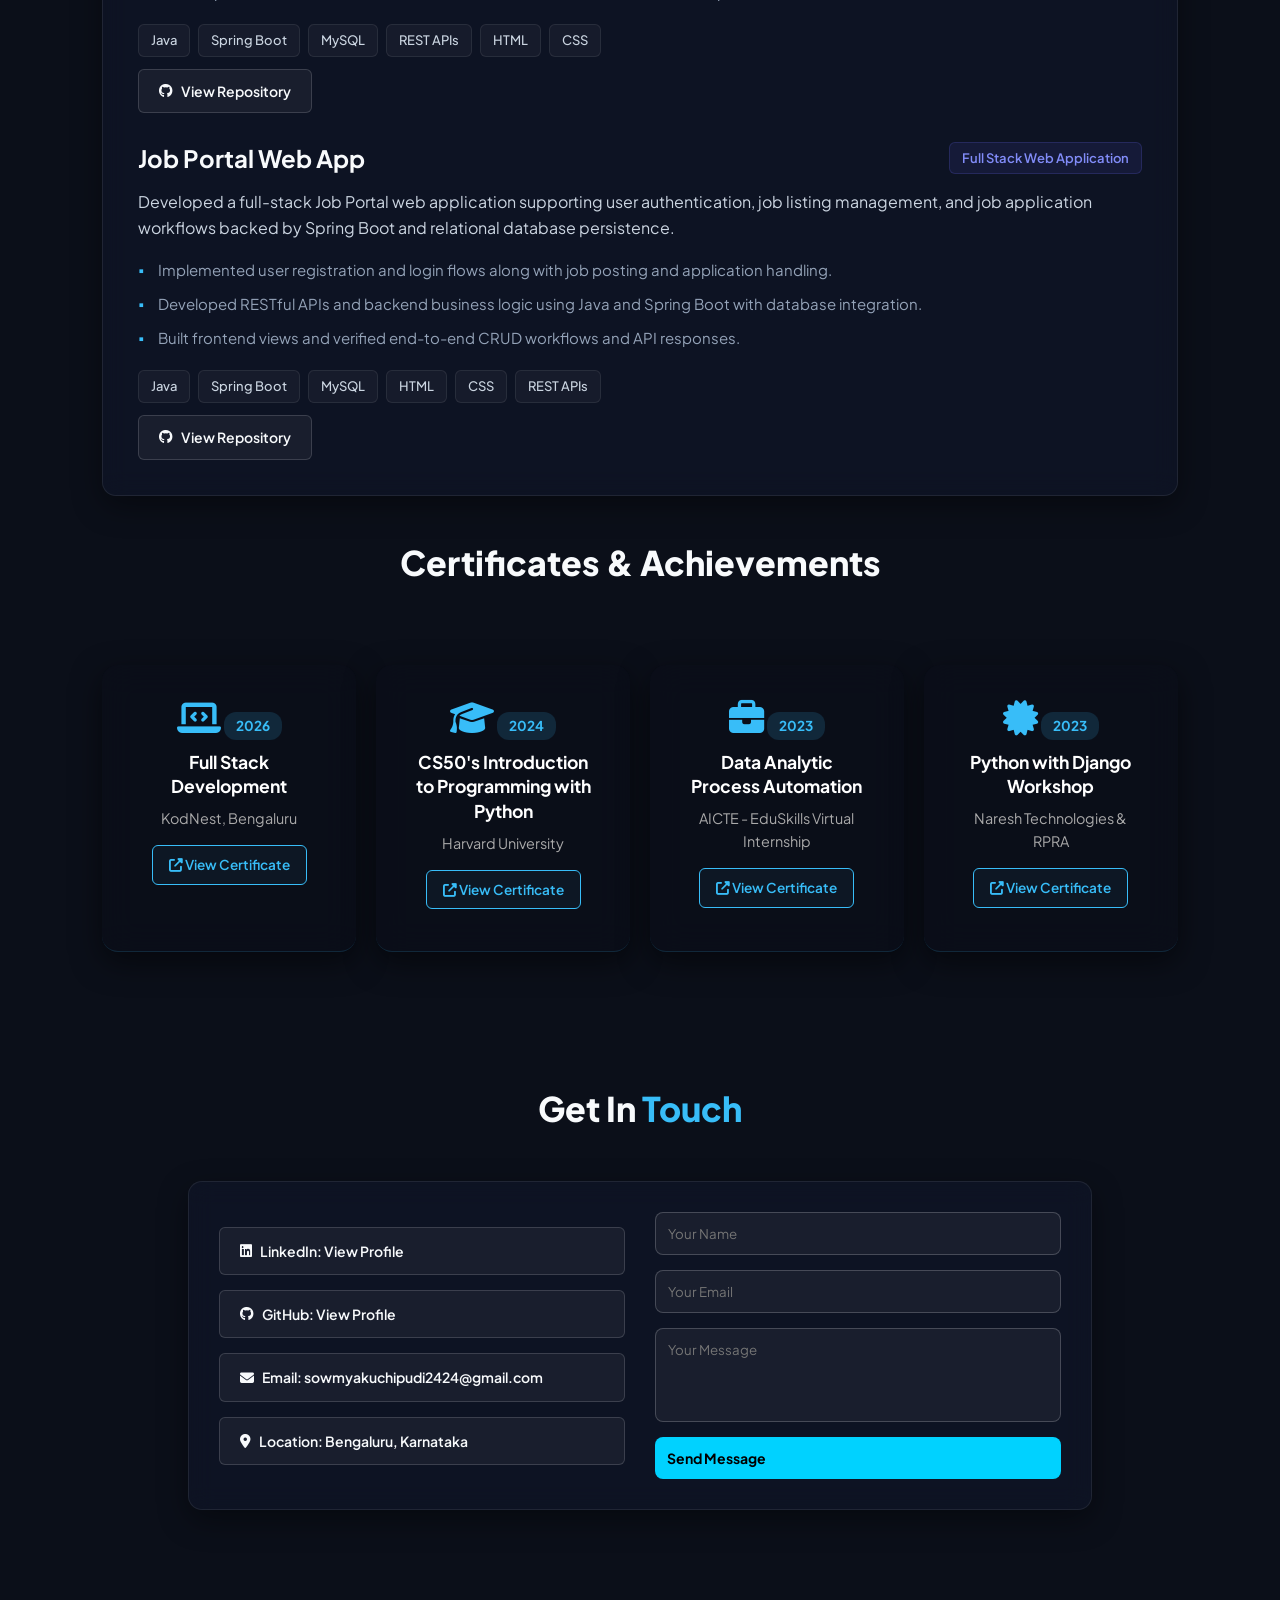
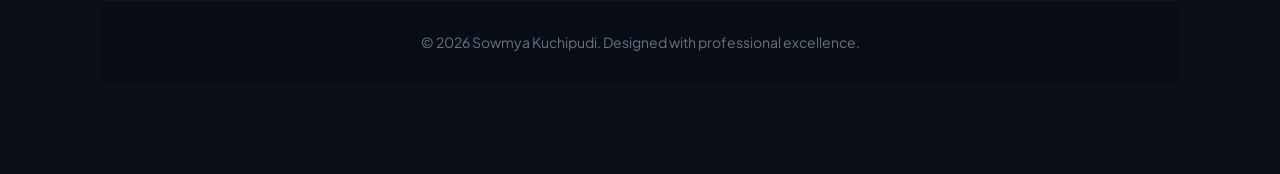
==== commit 4e5fe092: "Update GitHub link button styling" ====
--- a/index.html
+++ b/index.html
@@ -177,7 +177,7 @@
                 </div>
                 <!-- GitHub Repository Link Button -->
                 <div class="project-links" style="margin-top: 12px;">
-                     <a href="https://github.com/sowmyakuchipudi/Job-Portal" target="_blank" class="btn outline"><i class="fab fa-github"></i> View Repository</a>
+                     <a href="https://github.com/sowmyakuchipudi/Job-Portal" target="_blank" class="btn-github"><i class="fab fa-github"></i> View Repository</a>
                 </div>
             </div>
         </div
